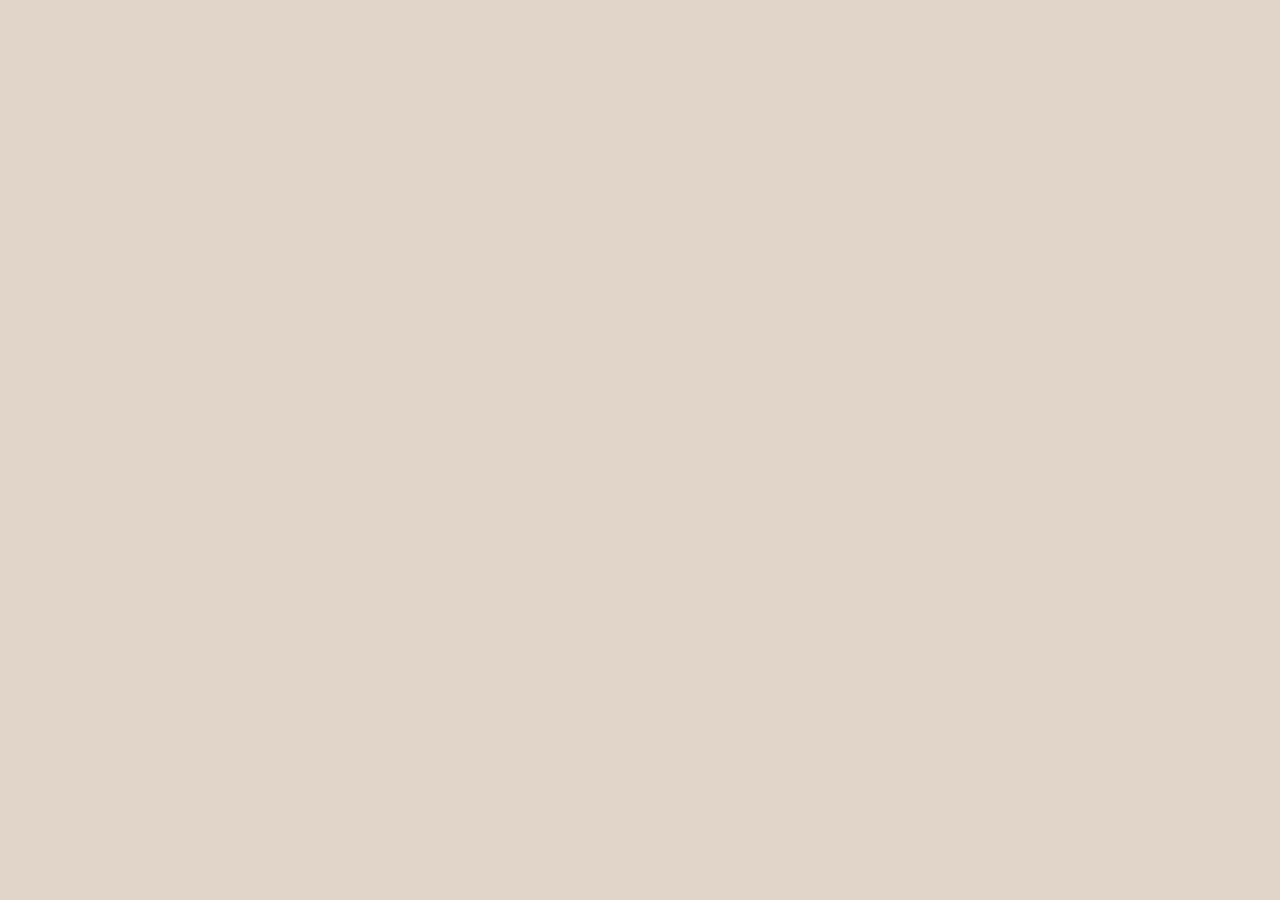
==== menu.html @ c5e4708f "feat: add mobile header and hero" ====
<!DOCTYPE html>
<html lang="en">

<head>
    <meta charset="UTF-8">
    <meta name="viewport" content="width=device-width, initial-scale=1.0">
    <title>Menu</title>
    <link rel="stylesheet" href="./style.css">
</head>

<body>
    <main>
    </main>
</body>

</html>
---- style.css ----
@import url('https://fonts.googleapis.com/css2?family=Inter:ital,wght@0,400;0,600;1,600&display=swap');

:root {
    --color-text-primary: #403F3D;
    --color-text-inverse: #E1D4C9;
    --color-text-accent: #B0907A;

    --color-background-page: #E1D4C9;
    --color-background-container: #665F55;
    --color-background-overlay: rgba(64, 63, 61, 0.8);

    --color-border-primary: #C1B6AD;
    --color-border-inverse: #665F55;

    --font-family-primary: 'Inter', sans-serif;

    --font-weight-regular: 400;
    --font-weight-semibold: 600;

    --font-size-h1-mobile: 42px;
    --font-size-h2-mobile: 32px;
    --font-size-h1-desktop: 72px;
    --font-size-h2-desktop: 60px;
    --font-size-body: 16px;
    --font-size-caption: 10px;
    --font-size-action: 16px;
    --font-size-burger: 32px;

    --line-height-h1-mobile: 115%;
    --line-height-h2-mobile: 125%;
    --line-height-h1-desktop: 105%;
    --line-height-h2-desktop: 125%;
    --line-height-body: 150%;
    --line-height-caption: 140%;
    --line-height-action: 150%;
    --line-height-burger: 125%;

    --menu-item-gap: 8px;
    --menu-item-icon-size: 20px;
    --menu-item-hover-border: 2px;
    --menu-item-hover-gap: 4px;

    --tab-item-width: 115px;
    --tab-item-height: 46px;
    --tab-item-gap: 8px;
    --tab-item-radius: 100px;
    --tab-item-padding-top: 8px;
    --tab-item-padding-right: 16px;
    --tab-item-padding-bottom: 8px;
    --tab-item-padding-left: 8px;
    --tab-item-icon-size: 30px;
    --tab-item-icon-radius: 100px;

    --button-primary-width: 200px;
    --button-primary-height: 64px;
    --button-primary-gap: 8px;
    --button-primary-radius: 100px;
    --button-primary-padding-top: 20px;
    --button-primary-padding-right: 78px;
    --button-primary-padding-bottom: 20px;
    --button-primary-padding-left: 78px;

    --button-secondary-width: 200px;
    --button-secondary-height: 44px;
    --button-secondary-gap: 8px;
    --button-secondary-radius: 100px;
    --button-secondary-padding-top: 10px;
    --button-secondary-padding-right: 78px;
    --button-secondary-padding-bottom: 10px;
    --button-secondary-padding-left: 78px;
    --button-secondary-border-width: 1px;

    --app-store-button-width: 200px;
    --app-store-button-height: 64px;
    --app-store-button-gap: 8px;
    --app-store-button-border-width: 1px;
    --app-store-button-radius: 100px;
    --app-store-button-padding-top: 12px;
    --app-store-button-padding-right: 20px;
    --app-store-button-padding-bottom: 12px;
    --app-store-button-padding-left: 20px;
    --app-store-button-icon-size: 36px;
    --app-store-button-text-gap: 2px;

    --slider-button-size: 60px;
    --slider-button-border-width: 1px;
    --slider-button-radius: 100px;
    --slider-button-icon-width: 14px;
    --slider-button-icon-height: 13px;

    --social-button-size: 60px;
    --social-button-border-width: 1px;
    --social-button-radius: 100px;
    --social-button-icon-size: 24px;

    --burger-button-size: 44px;
    --burger-button-border-width: 1px;
    --burger-button-radius: 100px;
    --burger-line-width: 16px;
    --burger-line-height: 1px;
    --burger-line-gap: 8px;

    --contact-link-icon-size: 20px;
    --contact-link-gap: 8px;
    --contact-link-hover-border: 2px;
    --contact-link-hover-gap: 4px;

    --theme-switch-width: 88px;
    --theme-switch-height: 44px;
    --theme-switch-gap: 8px;
    --theme-switch-border-width: 1px;
    --theme-switch-radius: 100px;
    --theme-switch-padding: 4px;
    --theme-switch-item-size: 36px;
    --theme-switch-item-radius: 100px;

    --logo-ellipse-size: 38px;
    --logo-ellipse-radius: 100%;
    --logo-text-width: 93px;
    --logo-text-height: 23px;
    --logo-subtitle-gap: 4.1px;
    --logo-subtitle-width: 64.78px;
    --logo-subtitle-height: 5.99px;

    --transition-duration: 500ms;
    --transition-timing: ease-in;
}

[data-theme='dark'] {
    --color-text-primary: #E1D4C9;
    --color-text-inverse: #E1D4C9;
    --color-text-accent: #B0907A;

    --color-background-page: #292826;
    --color-background-container: #403F3D;
    --color-background-overlay: rgba(41, 40, 38, 0.8);

    --color-border-primary: #665F55;
    --color-border-inverse: #C1B6AD;
}

*,
*::before,
*::after {
    box-sizing: border-box;
}

html {
    scroll-behavior: smooth;
}

body {
    margin: 0;
    min-width: 320px;
    font-family: var(--font-family-primary);
    font-size: var(--font-size-body);
    font-weight: var(--font-weight-regular);
    line-height: var(--line-height-body);
    color: var(--color-text-primary);
    background-color: var(--color-background-page);
}

h1,
h2,
h3,
h4,
h5,
h6,
p,
ul,
ol {
    margin: 0;
}

ul,
ol {
    padding: 0;
    list-style: none;
}

a {
    color: inherit;
    text-decoration: none;
}

button,
input,
textarea,
select {
    margin: 0;
    font: inherit;
}

button {
    padding: 0;
    border: 0;
    color: inherit;
    background: none;
    cursor: pointer;
}

img {
    display: block;
    max-width: 100%;
    height: auto;
}

h1,
h2 {
    font-weight: var(--font-weight-semibold);
}

h1 {
    font-size: var(--font-size-h1-mobile);
    line-height: var(--line-height-h1-mobile);
}

h2 {
    font-size: var(--font-size-h2-mobile);
    line-height: var(--line-height-h2-mobile);
}

h1 em,
h2 em {
    font-weight: var(--font-weight-semibold);
    font-style: italic;
    color: var(--color-text-accent);
}

.menu-item {
    display: inline-flex;
    align-items: center;
    gap: var(--menu-item-gap);
    font-size: var(--font-size-action);
    font-weight: var(--font-weight-semibold);
    line-height: var(--line-height-action);
}

.menu-item__icon {
    width: var(--menu-item-icon-size);
    height: var(--menu-item-icon-size);
}

.menu-item__text {
    position: relative;
}

.menu-item__text::after {
    position: absolute;
    right: 0;
    bottom: calc(-1 * var(--menu-item-hover-gap));
    left: 0;
    height: var(--menu-item-hover-border);
    content: '';
    background-color: currentColor;
    transform: scaleX(0);
    transform-origin: left;
    transition: transform var(--transition-duration) var(--transition-timing);
}

.menu-item:hover .menu-item__text::after {
    transform: scaleX(1);
}

.tab-item {
    display: inline-flex;
    align-items: center;
    width: var(--tab-item-width);
    height: var(--tab-item-height);
    gap: var(--tab-item-gap);
    padding: var(--tab-item-padding-top) var(--tab-item-padding-right) var(--tab-item-padding-bottom) var(--tab-item-padding-left);
    border-radius: var(--tab-item-radius);
    color: var(--color-text-inverse);
    background-color: var(--color-background-container);
}

.tab-item__icon {
    display: flex;
    align-items: center;
    justify-content: center;
    width: var(--tab-item-icon-size);
    height: var(--tab-item-icon-size);
    flex-shrink: 0;
    border-radius: var(--tab-item-icon-radius);
    background-color: var(--color-background-page);
}

.tab-item__icon svg {
    width: 100%;
    height: 100%;
}

.primary-button {
    display: inline-flex;
    align-items: center;
    justify-content: center;
    width: var(--button-primary-width);
    height: var(--button-primary-height);
    gap: var(--button-primary-gap);
    padding: var(--button-primary-padding-top) var(--button-primary-padding-right) var(--button-primary-padding-bottom) var(--button-primary-padding-left);
    border-radius: var(--button-primary-radius);
    color: var(--color-text-primary);
    background-color: var(--color-background-page);
    font-size: var(--font-size-action);
    font-weight: var(--font-weight-semibold);
    line-height: var(--line-height-action);
    transition: background-color var(--transition-duration) var(--transition-timing);
}

.secondary-button {
    display: inline-flex;
    align-items: center;
    justify-content: center;
    width: var(--button-secondary-width);
    height: var(--button-secondary-height);
    gap: var(--button-secondary-gap);
    padding: var(--button-secondary-padding-top) var(--button-secondary-padding-right) var(--button-secondary-padding-bottom) var(--button-secondary-padding-left);
    border: var(--button-secondary-border-width) solid var(--color-border-inverse);
    border-radius: var(--button-secondary-radius);
    color: var(--color-text-inverse);
    background-color: var(--color-text-primary);
    font-size: var(--font-size-action);
    font-weight: var(--font-weight-semibold);
    line-height: var(--line-height-action);
    transition: background-color var(--transition-duration) var(--transition-timing);
}

.secondary-button:hover {
    background-color: var(--color-background-container);
}

.app-store-button {
    display: inline-flex;
    align-items: center;
    justify-content: center;
    width: var(--app-store-button-width);
    height: var(--app-store-button-height);
    gap: var(--app-store-button-gap);
    padding: var(--app-store-button-padding-top) var(--app-store-button-padding-right) var(--app-store-button-padding-bottom) var(--app-store-button-padding-left);
    border: var(--app-store-button-border-width) solid var(--color-border-inverse);
    border-radius: var(--app-store-button-radius);
    color: var(--color-text-primary);
    background-color: transparent;
    transition:
        color var(--transition-duration) var(--transition-timing),
        background-color var(--transition-duration) var(--transition-timing),
        border-color var(--transition-duration) var(--transition-timing);
}

.app-store-button__icon {
    width: var(--app-store-button-icon-size);
    height: var(--app-store-button-icon-size);
    flex-shrink: 0;
}

.app-store-button__text {
    display: flex;
    flex-direction: column;
    gap: var(--app-store-button-text-gap);
    align-items: center;
}

.app-store-button__caption {
    font-size: var(--font-size-caption);
    font-weight: var(--font-weight-semibold);
    line-height: var(--line-height-caption);
}

.app-store-button__name {
    font-size: var(--font-size-action);
    font-weight: var(--font-weight-semibold);
    line-height: var(--line-height-action);
}

.app-store-button:hover {
    color: var(--color-text-inverse);
    background-color: var(--color-text-primary);
    border-color: var(--color-text-primary);
}

.slider-button {
    display: inline-flex;
    align-items: center;
    justify-content: center;
    width: var(--slider-button-size);
    height: var(--slider-button-size);
    border: var(--slider-button-border-width) solid var(--color-border-inverse);
    border-radius: var(--slider-button-radius);
    color: var(--color-text-primary);
    transition:
        color var(--transition-duration) var(--transition-timing),
        background-color var(--transition-duration) var(--transition-timing);
}

.slider-button:hover {
    color: var(--color-text-inverse);
    background-color: var(--color-background-container);
}

.slider-button svg {
    width: var(--slider-button-icon-width);
    height: var(--slider-button-icon-height);
}

.social-button {
    display: inline-flex;
    align-items: center;
    justify-content: center;
    width: var(--social-button-size);
    height: var(--social-button-size);
    border: var(--social-button-border-width) solid var(--color-border-primary);
    border-radius: var(--social-button-radius);
    color: var(--color-text-inverse);
    transition:
        color var(--transition-duration) var(--transition-timing),
        background-color var(--transition-duration) var(--transition-timing);
}

.social-button:hover {
    color: var(--color-text-primary);
    background-color: var(--color-background-page);
}

.social-button svg {
    width: var(--social-button-icon-size);
    height: var(--social-button-icon-size);
}

.burger-button {
    display: inline-flex;
    align-items: center;
    justify-content: center;
    width: var(--burger-button-size);
    height: var(--burger-button-size);
    border: var(--burger-button-border-width) solid var(--color-border-inverse);
    border-radius: var(--burger-button-radius);
}

.burger-button__lines {
    display: flex;
    flex-direction: column;
    gap: var(--burger-line-gap);
}

.burger-button__line {
    width: var(--burger-line-width);
    height: var(--burger-line-height);
    background-color: currentColor;
    transition:
        transform var(--transition-duration) var(--transition-timing);
}

.burger-button--active .burger-button__line:first-child {
    transform: translateY(4.5px) rotate(45deg);
}

.burger-button--active .burger-button__line:last-child {
    transform: translateY(-4.5px) rotate(-45deg);
}

.contact-link {
    display: inline-flex;
    align-items: center;
    gap: var(--contact-link-gap);
    font-size: var(--font-size-action);
    font-weight: var(--font-weight-semibold);
    line-height: var(--line-height-action);
}

.contact-link__content {
    position: relative;
}

.contact-link__content::after {
    position: absolute;
    right: 0;
    bottom: calc(-1 * var(--contact-link-hover-gap));
    left: 0;
    height: var(--contact-link-hover-border);
    content: '';
    background-color: currentColor;
    transform: scaleX(0);
    transform-origin: left;
    transition: transform var(--transition-duration) var(--transition-timing);
}

.contact-link:hover .contact-link__content::after {
    transform: scaleX(1);
}

.contact-link__icon {
    width: var(--contact-link-icon-size);
    height: var(--contact-link-icon-size);
}

.theme-switch {
    display: flex;
    align-items: center;
    justify-content: space-between;
    width: var(--theme-switch-width);
    height: var(--theme-switch-height);
    gap: var(--theme-switch-gap);
    padding: var(--theme-switch-padding);
    border: var(--theme-switch-border-width) solid var(--color-border-primary);
    border-radius: var(--theme-switch-radius);
}

.theme-switch__item {
    display: flex;
    align-items: center;
    justify-content: center;
    width: var(--theme-switch-item-size);
    height: var(--theme-switch-item-size);
    flex-shrink: 0;
    border: 0;
    border-radius: var(--theme-switch-item-radius);
    color: var(--color-text-primary);
    background-color: transparent;
    transition:
        color var(--transition-duration) var(--transition-timing),
        background-color var(--transition-duration) var(--transition-timing);
}

.theme-switch__item--light {
    background-color: var(--color-text-accent);
    color: var(--color-text-inverse);
}

.theme-switch__item:hover {
    background-color: var(--color-border-inverse);
}

.theme-switch__item img {
    display: block;
}

.theme-switch__item--light img {
    width: 22px;
    height: 22px;
}

.theme-switch__item--dark img {
    width: 18px;
    height: 18px;
}

[data-theme='dark'] .theme-switch__item--light {
    background-color: transparent;
    color: var(--color-text-inverse);
}

[data-theme='dark'] .theme-switch__item--dark {
    background-color: var(--color-text-accent);
    color: var(--color-text-inverse);
}

[data-theme='dark'] .theme-switch__item--light:hover {
    background-color: var(--color-background-container);
}

.logo {
    display: inline-flex;
    flex-direction: column;
    align-items: flex-start;
    width: 100px;
    height: 60px;
    color: var(--color-text-primary);
}

.logo__main {
    display: flex;
    align-items: center;
    gap: 4px;
}

.logo__ellipse {
    display: flex;
    align-items: center;
    justify-content: center;
    width: var(--logo-ellipse-size);
    height: var(--logo-ellipse-size);
    flex-shrink: 0;
    border-radius: var(--logo-ellipse-radius);
    background-color: var(--color-text-accent);
}

.logo__text {
    width: var(--logo-text-width);
    height: var(--logo-text-height);
}

.logo__subtitle {
    width: var(--logo-subtitle-width);
    height: var(--logo-subtitle-height);
    margin-top: var(--logo-subtitle-gap);
    margin-left: 17.43px;
}

@media (min-width: 768px) {
    h1 {
        font-size: var(--font-size-h1-desktop);
        line-height: var(--line-height-h1-desktop);
    }

    h2 {
        font-size: var(--font-size-h2-desktop);
        line-height: var(--line-height-h2-desktop);
    }
}

.header {
    padding: 20px 16px 0;
}

.header-menu {
    display: flex;
    align-items: center;
    justify-content: space-between;
}

.header-actions {
    display: flex;
    align-items: center;
    gap: 12px;
}

.mobile-menu {
    display: none;
}

.mobile-menu__list {
    display: flex;
    flex-direction: column;
    align-items: center;
    gap: 40px;
}

.mobile-menu__link {
    font-size: var(--font-size-burger);
    font-weight: var(--font-weight-semibold);
    line-height: var(--line-height-burger);
}

.header--menu-open {
    position: fixed;
    inset: 0;
    z-index: 10;
    width: 100%;
    min-height: 100vh;
    background-color: var(--color-background-page);
}

.header--menu-open .mobile-menu {
    display: flex;
    align-items: center;
    justify-content: center;
    min-height: calc(100vh - 80px);
}

.hero {
    margin-top: 20px;
    padding: 0 16px;
}

.hero__container {
    min-height: 644px;
    padding: 60px 16px;
    border-radius: 40px;
    background-image: url('./assets/images/img-hero.png');
    background-position: center;
    background-size: cover;
    background-repeat: no-repeat;
}

.offer {
    display: flex;
    flex-direction: column;
    justify-content: center;
    height: 100%;
}

.offer__title {
    color: var(--color-text-inverse);
}

.offer__description {
    margin-top: 49px;
    color: var(--color-text-inverse);
}

.offer .primary-button {
    margin-top: 40px;
}

.primary-button__icon {
    width: 20px;
    height: 20px;
    flex-shrink: 0;
}

.slider,
.about,
.mobile-app {
    margin-top: 100px;
}

.footer {
    margin-top: 100px;
    padding: 0 16px 40px;
}
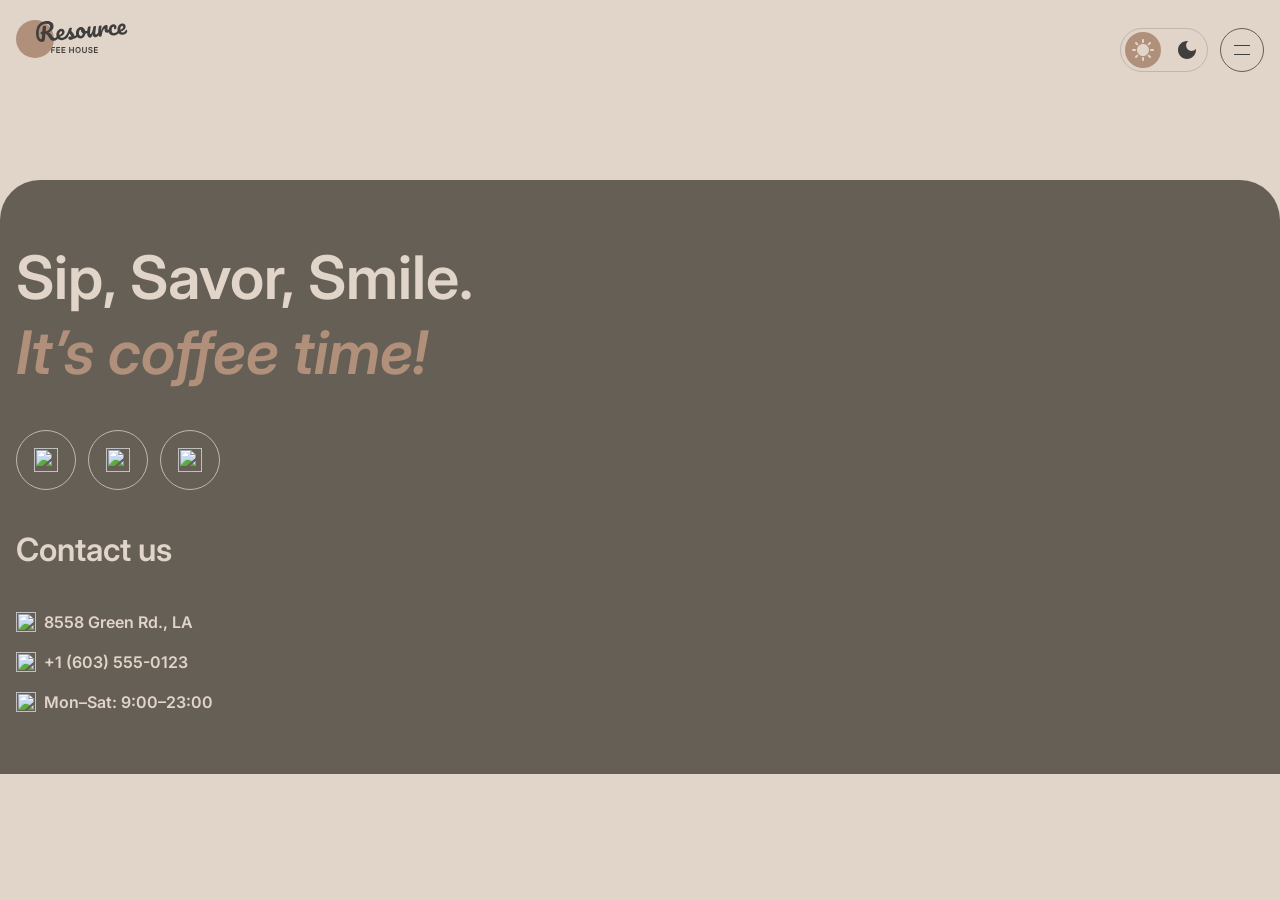
==== commit 8a16f4ab: "feat: add about mobile app and footer" ====
--- a/menu.html
+++ b/menu.html
@@ -9,8 +9,149 @@
 </head>
 
 <body>
+    <header class="header">
+        <div class="header-menu">
+            <a class="logo" href="./index.html">
+                <span class="logo__main">
+                    <span class="logo__ellipse"></span>
+                    <img class="logo__text" src="./assets/images/icons/logo-resource.svg" alt="Resource">
+                </span>
+
+                <img class="logo__subtitle" src="./assets/images/icons/logo-coffee-house.svg" alt="Coffee House">
+            </a>
+
+            <div class="header-actions">
+                <div class="theme-switch">
+                    <button
+                        class="theme-switch__item theme-switch__item--light"
+                        type="button"
+                        aria-label="Light theme"
+                        data-theme="light"
+                    >
+                        <img src="./assets/images/icons/sun.svg" alt="">
+                    </button>
+
+                    <button
+                        class="theme-switch__item theme-switch__item--dark"
+                        type="button"
+                        aria-label="Dark theme"
+                        data-theme="dark"
+                    >
+                        <img src="./assets/images/icons/moon.svg" alt="">
+                    </button>
+                </div>
+
+                <button
+                    class="burger-button"
+                    type="button"
+                    aria-label="Open menu"
+                    aria-expanded="false"
+                >
+                    <span class="burger-button__lines">
+                        <span class="burger-button__line"></span>
+                        <span class="burger-button__line"></span>
+                    </span>
+                </button>
+            </div>
+        </div>
+
+        <nav class="mobile-menu" aria-label="Main navigation">
+            <ul class="mobile-menu__list">
+                <li class="mobile-menu__item">
+                    <a class="mobile-menu__link" href="./index.html#favorite-coffee">
+                        Favorite coffee
+                    </a>
+                </li>
+
+                <li class="mobile-menu__item">
+                    <a class="mobile-menu__link" href="./index.html#about">
+                        About
+                    </a>
+                </li>
+
+                <li class="mobile-menu__item">
+                    <a class="mobile-menu__link" href="./index.html#mobile-app">
+                        Mobile App
+                    </a>
+                </li>
+
+                <li class="mobile-menu__item">
+                    <a class="mobile-menu__link" href="./index.html#contacts">
+                        Contact Us
+                    </a>
+                </li>
+
+                <li class="mobile-menu__item">
+                    <a class="mobile-menu__link" href="./menu.html">
+                        Menu
+                    </a>
+                </li>
+            </ul>
+        </nav>
+    </header>
+
     <main>
     </main>
+
+    <footer class="footer" id="contacts">
+        <div class="footer__container">
+            <div class="footer__offer">
+                <h2>
+                    Sip, Savor, Smile.<br>
+                    <em>It’s coffee time!</em>
+                </h2>
+
+                <div class="footer__socials">
+                    <a class="social-button" href="#" aria-label="Twitter">
+                        <img src="./assets/images/icons/twitter.svg" alt="">
+                    </a>
+
+                    <a class="social-button" href="#" aria-label="Instagram">
+                        <img src="./assets/images/icons/instagram.svg" alt="">
+                    </a>
+
+                    <a class="social-button" href="#" aria-label="Facebook">
+                        <img src="./assets/images/icons/facebook.svg" alt="">
+                    </a>
+                </div>
+            </div>
+
+            <div class="contacts-info">
+                <h3>Contact us</h3>
+
+                <ul class="contacts">
+                    <li class="contact-link">
+                        <img
+                            class="contact-link__icon"
+                            src="./assets/images/icons/address.svg"
+                            alt=""
+                        >
+                        <span class="contact-link__content">8558 Green Rd., LA</span>
+                    </li>
+
+                    <li class="contact-link">
+                        <img
+                            class="contact-link__icon"
+                            src="./assets/images/icons/phone.svg"
+                            alt=""
+                        >
+                        <span class="contact-link__content">+1 (603) 555-0123</span>
+                    </li>
+
+                    <li class="contact-link">
+                        <img
+                            class="contact-link__icon"
+                            src="./assets/images/icons/clock.svg"
+                            alt=""
+                        >
+                        <span class="contact-link__content">Mon–Sat: 9:00–23:00</span>
+                    </li>
+                </ul>
+            </div>
+        </div>
+    </footer>
+
+    <script src="./script.js"></script>
 </body>
 
 </html>
--- a/style.css
+++ b/style.css
@@ -568,9 +568,23 @@
 }
 
 .logo__main {
-    display: flex;
-    align-items: center;
-    gap: 4px;
+    position: relative;
+    display: flex;
+    align-items: center;
+    width: 100%;
+}
+
+.logo__ellipse {
+    position: absolute;
+    top: 0;
+    left: 0;
+    z-index: 0;
+}
+
+.logo__text {
+    position: relative;
+    z-index: 1;
+    margin-left: 19px;
 }
 
 .logo__ellipse {
@@ -707,4 +721,229 @@
 .footer {
     margin-top: 100px;
     padding: 0 16px 40px;
+}
+
+.slider {
+    margin-top: 100px;
+    padding: 0 16px;
+}
+
+.slider__content {
+    margin-top: 40px;
+}
+
+.slider__track {
+    width: 100%;
+    overflow: hidden;
+}
+
+.slider-button {
+    display: none;
+}
+
+.slider__title {
+    text-align: center;
+}
+
+.slider__content {
+    display: flex;
+    align-items: center;
+    justify-content: center;
+    gap: 40px;
+    margin-top: 40px;
+}
+
+.coffee-card {
+    width: 100%;
+}
+
+.coffee-card__image {
+    width: 100%;
+    aspect-ratio: 1;
+    object-fit: cover;
+}
+
+.coffee-card__description {
+    display: flex;
+    flex-direction: column;
+    align-items: center;
+    text-align: center;
+    gap: 16px;
+    margin-top: 20px;
+    color: var(--color-text-primary);
+}
+
+.coffee-card__title,
+.coffee-card__price {
+    font-size: var(--font-size-h2-mobile);
+    line-height: var(--line-height-h2-mobile);
+    font-weight: var(--font-weight-semibold);
+}
+
+.coffee-card__text {
+    font-size: var(--font-size-body);
+    line-height: var(--line-height-body);
+    font-weight: var(--font-weight-regular);
+}
+
+.slider__controls {
+    display: flex;
+    justify-content: center;
+    gap: 12px;
+    margin-top: 40px;
+}
+
+.slider__control {
+    width: 40px;
+    height: 4px;
+    border-radius: 100px;
+    background-color: var(--color-border-primary);
+}
+
+.slider__control--active {
+    background-color: var(--color-border-inverse);
+}
+
+.footer {
+    margin-top: 100px;
+    padding: 0 16px 40px;
+}
+
+@media (min-width: 768px) {
+    .slider {
+        padding: 0 40px;
+    }
+
+    .slider__content {
+        display: flex;
+        align-items: center;
+        gap: 40px;
+    }
+
+    .slider-button {
+        display: inline-flex;
+        flex-shrink: 0;
+    }
+
+    .slider__track {
+        flex: 1;
+    }
+
+    .coffee-card {
+        max-width: 480px;
+        margin: 0 auto;
+    }
+}
+
+.about {
+    padding: 0 16px;
+}
+
+.about__container {
+    display: flex;
+    flex-direction: column;
+    gap: 40px;
+}
+
+.about__text {
+    text-align: left;
+}
+
+.about__images {
+    display: flex;
+    flex-direction: column;
+    gap: 40px;
+}
+
+.about__image {
+    width: 100%;
+    border-radius: 20px;
+    object-fit: cover;
+}
+
+.mobile-app {
+    padding: 0 16px;
+}
+
+.mobile-app__container {
+    display: flex;
+    flex-direction: column;
+    gap: 40px;
+}
+
+.mobile-app__content {
+    display: flex;
+    flex-direction: column;
+    gap: 40px;
+}
+
+.mobile-app__text {
+    font-size: var(--font-size-body);
+    line-height: var(--line-height-body);
+}
+
+.mobile-app__buttons {
+    display: flex;
+    flex-direction: column;
+    gap: 20px;
+}
+
+.mobile-app__image {
+    width: 348px;
+    max-width: 100%;
+    height: 348px;
+    margin: 0 auto;
+    object-fit: contain;
+}
+
+.footer {
+    margin-top: 100px;
+    padding: 60px 16px;
+    border-radius: 40px 40px 0 0;
+    color: var(--color-text-inverse);
+    background-color: var(--color-background-container);
+}
+
+.footer__container {
+    display: flex;
+    flex-direction: column;
+    gap: 40px;
+}
+
+.footer__offer {
+    display: flex;
+    flex-direction: column;
+    gap: 40px;
+}
+
+.footer__socials {
+    display: flex;
+    gap: 12px;
+}
+
+.contacts-info {
+    display: flex;
+    flex-direction: column;
+    gap: 40px;
+}
+
+.contacts-info h3 {
+    font-size: var(--font-size-h2-mobile);
+    line-height: var(--line-height-h2-mobile);
+    font-weight: var(--font-weight-semibold);
+}
+
+.contacts {
+    display: flex;
+    flex-direction: column;
+    gap: 16px;
+}
+
+.footer .contact-link {
+    color: var(--color-text-inverse);
+}
+
+.social-button img {
+    width: var(--social-button-icon-size);
+    height: var(--social-button-icon-size);
 }
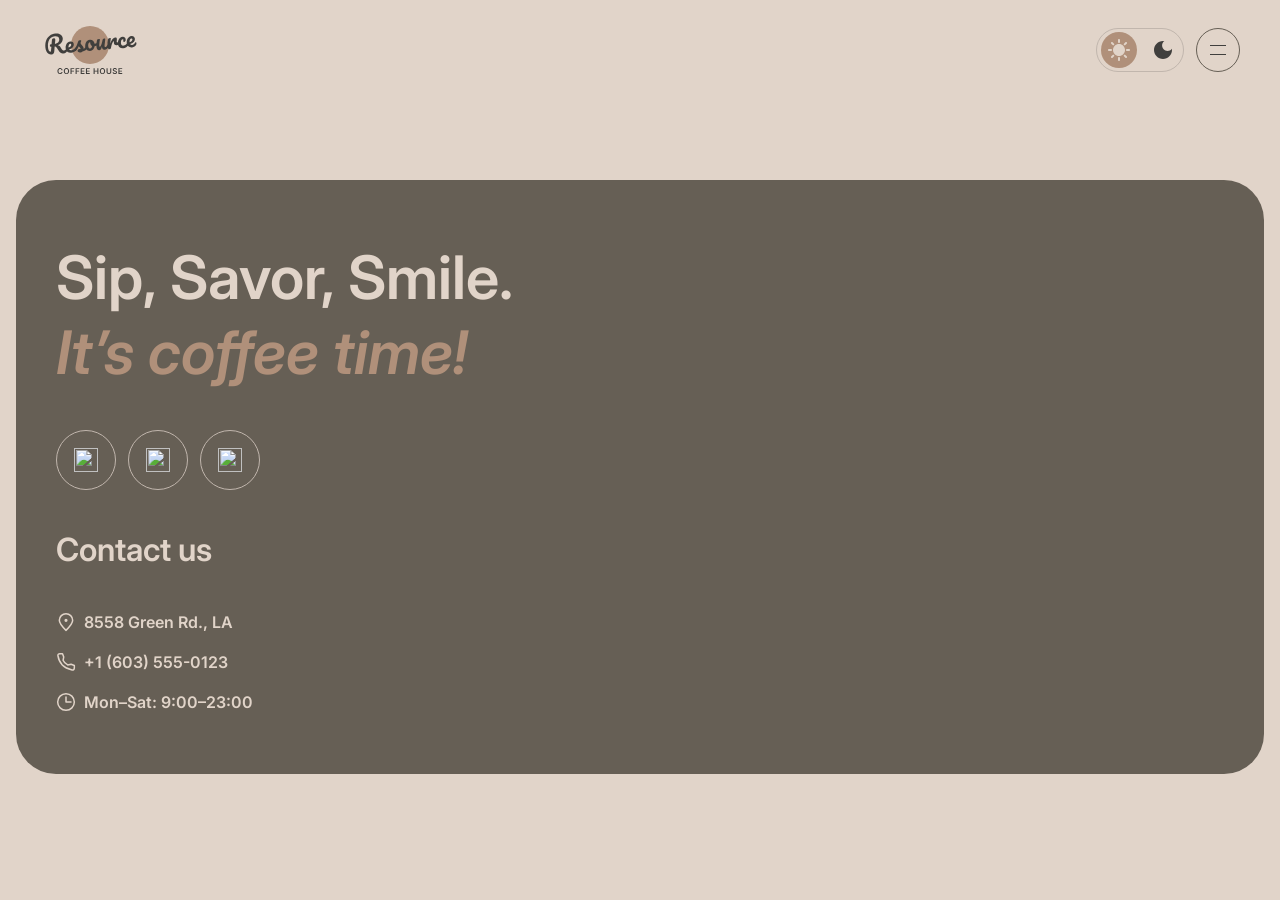
==== commit 499f7d87: "feat: refine responsive layout" ====
--- a/menu.html
+++ b/menu.html
@@ -1,4 +1,5 @@
 <!DOCTYPE html>
+
 <html lang="en">
 
 <head>
@@ -12,41 +13,48 @@
     <header class="header">
         <div class="header-menu">
             <a class="logo" href="./index.html">
-                <span class="logo__main">
-                    <span class="logo__ellipse"></span>
-                    <img class="logo__text" src="./assets/images/icons/logo-resource.svg" alt="Resource">
-                </span>
+                <img class="logo__image" src="./assets/images/icons/logo-light.svg" alt="Resource Coffee House">
+            </a>
 
-                <img class="logo__subtitle" src="./assets/images/icons/logo-coffee-house.svg" alt="Coffee House">
-            </a>
+            <nav class="desktop-menu" aria-label="Main navigation">
+                <ul class="desktop-menu__list">
+                    <li>
+                        <a class="menu-item" href="./index.html#favorite-coffee">Favorite coffee</a>
+                    </li>
+
+                    <li>
+                        <a class="menu-item" href="./index.html#about">About</a>
+                    </li>
+
+                    <li>
+                        <a class="menu-item" href="./index.html#mobile-app">Mobile App</a>
+                    </li>
+
+                    <li>
+                        <a class="menu-item" href="./index.html#contacts">Contact Us</a>
+                    </li>
+                </ul>
+            </nav>
 
             <div class="header-actions">
                 <div class="theme-switch">
-                    <button
-                        class="theme-switch__item theme-switch__item--light"
-                        type="button"
-                        aria-label="Light theme"
-                        data-theme="light"
-                    >
+                    <button class="theme-switch__item theme-switch__item--light" type="button" aria-label="Light theme"
+                        data-theme="light">
                         <img src="./assets/images/icons/sun.svg" alt="">
                     </button>
 
-                    <button
-                        class="theme-switch__item theme-switch__item--dark"
-                        type="button"
-                        aria-label="Dark theme"
-                        data-theme="dark"
-                    >
+                    <button class="theme-switch__item theme-switch__item--dark" type="button" aria-label="Dark theme"
+                        data-theme="dark">
                         <img src="./assets/images/icons/moon.svg" alt="">
                     </button>
                 </div>
 
-                <button
-                    class="burger-button"
-                    type="button"
-                    aria-label="Open menu"
-                    aria-expanded="false"
-                >
+                <a class="menu-item menu-item--menu" href="./menu.html">
+                    <span class="menu-item__text">Menu</span>
+                    <img class="menu-item__icon" src="./assets/images/icons/coffee-cup.svg" alt="">
+                </a>
+
+                <button class="burger-button" type="button" aria-label="Open menu" aria-expanded="false">
                     <span class="burger-button__lines">
                         <span class="burger-button__line"></span>
                         <span class="burger-button__line"></span>
@@ -121,29 +129,17 @@
 
                 <ul class="contacts">
                     <li class="contact-link">
-                        <img
-                            class="contact-link__icon"
-                            src="./assets/images/icons/address.svg"
-                            alt=""
-                        >
+                        <img class="contact-link__icon" src="./assets/images/icons/address.svg" alt="">
                         <span class="contact-link__content">8558 Green Rd., LA</span>
                     </li>
 
                     <li class="contact-link">
-                        <img
-                            class="contact-link__icon"
-                            src="./assets/images/icons/phone.svg"
-                            alt=""
-                        >
+                        <img class="contact-link__icon" src="./assets/images/icons/phone.svg" alt="">
                         <span class="contact-link__content">+1 (603) 555-0123</span>
                     </li>
 
                     <li class="contact-link">
-                        <img
-                            class="contact-link__icon"
-                            src="./assets/images/icons/clock.svg"
-                            alt=""
-                        >
+                        <img class="contact-link__icon" src="./assets/images/icons/clock.svg" alt="">
                         <span class="contact-link__content">Mon–Sat: 9:00–23:00</span>
                     </li>
                 </ul>
@@ -152,6 +148,7 @@
     </footer>
 
     <script src="./script.js"></script>
+
 </body>
 
 </html>
--- a/style.css
+++ b/style.css
@@ -114,14 +114,6 @@
     --theme-switch-item-size: 36px;
     --theme-switch-item-radius: 100px;
 
-    --logo-ellipse-size: 38px;
-    --logo-ellipse-radius: 100%;
-    --logo-text-width: 93px;
-    --logo-text-height: 23px;
-    --logo-subtitle-gap: 4.1px;
-    --logo-subtitle-width: 64.78px;
-    --logo-subtitle-height: 5.99px;
-
     --transition-duration: 500ms;
     --transition-timing: ease-in;
 }
@@ -260,6 +252,14 @@
 
 .menu-item:hover .menu-item__text::after {
     transform: scaleX(1);
+}
+
+.desktop-menu {
+    display: none;
+}
+
+.menu-item--menu {
+    display: none;
 }
 
 .tab-item {
@@ -421,7 +421,8 @@
     background-color: var(--color-background-page);
 }
 
-.social-button svg {
+.social-button svg,
+.social-button img {
     width: var(--social-button-icon-size);
     height: var(--social-button-icon-size);
 }
@@ -446,8 +447,7 @@
     width: var(--burger-line-width);
     height: var(--burger-line-height);
     background-color: currentColor;
-    transition:
-        transform var(--transition-duration) var(--transition-timing);
+    transition: transform var(--transition-duration) var(--transition-timing);
 }
 
 .burger-button--active .burger-button__line:first-child {
@@ -459,19 +459,17 @@
 }
 
 .contact-link {
+    position: relative;
     display: inline-flex;
     align-items: center;
+    width: fit-content;
     gap: var(--contact-link-gap);
     font-size: var(--font-size-action);
     font-weight: var(--font-weight-semibold);
     line-height: var(--line-height-action);
 }
 
-.contact-link__content {
-    position: relative;
-}
-
-.contact-link__content::after {
+.contact-link::after {
     position: absolute;
     right: 0;
     bottom: calc(-1 * var(--contact-link-hover-gap));
@@ -484,7 +482,7 @@
     transition: transform var(--transition-duration) var(--transition-timing);
 }
 
-.contact-link:hover .contact-link__content::after {
+.contact-link:hover::after {
     transform: scaleX(1);
 }
 
@@ -559,67 +557,18 @@
 }
 
 .logo {
-    display: inline-flex;
-    flex-direction: column;
-    align-items: flex-start;
+    display: block;
     width: 100px;
     height: 60px;
-    color: var(--color-text-primary);
-}
-
-.logo__main {
-    position: relative;
-    display: flex;
-    align-items: center;
+}
+
+.logo__image {
     width: 100%;
-}
-
-.logo__ellipse {
-    position: absolute;
-    top: 0;
-    left: 0;
-    z-index: 0;
-}
-
-.logo__text {
-    position: relative;
-    z-index: 1;
-    margin-left: 19px;
-}
-
-.logo__ellipse {
-    display: flex;
-    align-items: center;
-    justify-content: center;
-    width: var(--logo-ellipse-size);
-    height: var(--logo-ellipse-size);
-    flex-shrink: 0;
-    border-radius: var(--logo-ellipse-radius);
-    background-color: var(--color-text-accent);
-}
-
-.logo__text {
-    width: var(--logo-text-width);
-    height: var(--logo-text-height);
-}
-
-.logo__subtitle {
-    width: var(--logo-subtitle-width);
-    height: var(--logo-subtitle-height);
-    margin-top: var(--logo-subtitle-gap);
-    margin-left: 17.43px;
-}
-
-@media (min-width: 768px) {
-    h1 {
-        font-size: var(--font-size-h1-desktop);
-        line-height: var(--line-height-h1-desktop);
-    }
-
-    h2 {
-        font-size: var(--font-size-h2-desktop);
-        line-height: var(--line-height-h2-desktop);
-    }
+    height: 100%;
+}
+
+[data-theme='dark'] .logo__image {
+    content: url('./assets/images/icons/logo-dark.svg');
 }
 
 .header {
@@ -714,21 +663,20 @@
 
 .slider,
 .about,
-.mobile-app {
-    margin-top: 100px;
-}
-
+.mobile-app,
 .footer {
     margin-top: 100px;
-    padding: 0 16px 40px;
 }
 
 .slider {
-    margin-top: 100px;
     padding: 0 16px;
 }
 
 .slider__content {
+    display: flex;
+    align-items: center;
+    justify-content: center;
+    gap: 40px;
     margin-top: 40px;
 }
 
@@ -743,14 +691,6 @@
 
 .slider__title {
     text-align: center;
-}
-
-.slider__content {
-    display: flex;
-    align-items: center;
-    justify-content: center;
-    gap: 40px;
-    margin-top: 40px;
 }
 
 .coffee-card {
@@ -767,10 +707,10 @@
     display: flex;
     flex-direction: column;
     align-items: center;
-    text-align: center;
     gap: 16px;
     margin-top: 20px;
     color: var(--color-text-primary);
+    text-align: center;
 }
 
 .coffee-card__title,
@@ -781,9 +721,11 @@
 }
 
 .coffee-card__text {
+    width: 100%;
     font-size: var(--font-size-body);
     line-height: var(--line-height-body);
     font-weight: var(--font-weight-regular);
+    text-align: center;
 }
 
 .slider__controls {
@@ -804,37 +746,6 @@
     background-color: var(--color-border-inverse);
 }
 
-.footer {
-    margin-top: 100px;
-    padding: 0 16px 40px;
-}
-
-@media (min-width: 768px) {
-    .slider {
-        padding: 0 40px;
-    }
-
-    .slider__content {
-        display: flex;
-        align-items: center;
-        gap: 40px;
-    }
-
-    .slider-button {
-        display: inline-flex;
-        flex-shrink: 0;
-    }
-
-    .slider__track {
-        flex: 1;
-    }
-
-    .coffee-card {
-        max-width: 480px;
-        margin: 0 auto;
-    }
-}
-
 .about {
     padding: 0 16px;
 }
@@ -855,8 +766,15 @@
     gap: 40px;
 }
 
+.about__column {
+    display: flex;
+    flex-direction: column;
+    gap: 40px;
+}
+
 .about__image {
     width: 100%;
+    max-width: 100%;
     border-radius: 20px;
     object-fit: cover;
 }
@@ -897,9 +815,9 @@
 }
 
 .footer {
-    margin-top: 100px;
     padding: 60px 16px;
-    border-radius: 40px 40px 0 0;
+    border-radius: 40px;
+    margin: 100px 16px 40px;
     color: var(--color-text-inverse);
     background-color: var(--color-background-container);
 }
@@ -936,6 +854,7 @@
 .contacts {
     display: flex;
     flex-direction: column;
+    align-items: flex-start;
     gap: 16px;
 }
 
@@ -943,7 +862,185 @@
     color: var(--color-text-inverse);
 }
 
-.social-button img {
-    width: var(--social-button-icon-size);
-    height: var(--social-button-icon-size);
+@media (min-width: 768px) {
+    h1 {
+        font-size: var(--font-size-h1-desktop);
+        line-height: var(--line-height-h1-desktop);
+    }
+
+    h2 {
+        font-size: var(--font-size-h2-desktop);
+        line-height: var(--line-height-h2-desktop);
+    }
+
+    .header {
+        padding: 20px 40px 0;
+    }
+
+    .hero {
+        padding: 0 40px;
+    }
+
+    .hero__container {
+        padding: 100px 60px;
+    }
+
+    .slider {
+        padding: 0 40px;
+    }
+
+    .slider-button {
+        display: inline-flex;
+        flex-shrink: 0;
+    }
+
+    .slider__track {
+        flex: 1;
+    }
+
+    .coffee-card {
+        max-width: 480px;
+        margin: 0 auto;
+    }
+
+    .about {
+        padding: 0 40px;
+    }
+
+    .mobile-app {
+        padding: 0 40px;
+    }
+
+    .mobile-app__buttons {
+        flex-direction: row;
+        gap: 20px;
+    }
+
+    .footer {
+        padding-left: 40px;
+        padding-right: 40px;
+    }
+}
+
+@media (min-width: 1440px) {
+    .header {
+        padding: 20px 40px 0;
+    }
+
+    .header-menu {
+        display: flex;
+        align-items: center;
+    }
+
+    .desktop-menu {
+        display: block;
+        flex: 1;
+    }
+
+    .desktop-menu__list {
+        display: flex;
+        align-items: center;
+        justify-content: center;
+        gap: 40px;
+    }
+
+    .header-actions {
+        margin-left: auto;
+        gap: 40px;
+    }
+
+    .menu-item--menu {
+        display: inline-flex;
+    }
+
+    .burger-button,
+    .mobile-menu {
+        display: none;
+    }
+
+    .hero {
+        padding: 0 40px;
+    }
+
+    .hero__container {
+        min-height: 644px;
+        padding: 100px;
+    }
+
+    .about {
+        padding: 0 40px;
+    }
+
+    .about__images {
+        display: grid;
+        grid-template-columns: repeat(2, minmax(0, 1fr));
+        gap: 40px;
+        height: 1060px;
+    }
+
+    .about__column {
+        display: grid;
+        gap: 40px;
+        min-height: 0;
+    }
+
+    .about__column:first-child {
+        grid-template-rows: 1.372fr 1fr;
+    }
+
+    .about__column:last-child {
+        grid-template-rows: 1fr 1.372fr;
+    }
+
+    .about__image {
+        width: 100%;
+        height: 100%;
+        min-height: 0;
+        max-width: none;
+        border-radius: 20px;
+        object-fit: cover;
+    }
+
+    .mobile-app {
+        padding: 0 40px;
+    }
+
+    .mobile-app__container {
+        flex-direction: row;
+        align-items: center;
+        justify-content: space-between;
+        gap: 100px;
+    }
+
+    .mobile-app__content {
+        flex: 1;
+    }
+
+    .mobile-app__buttons {
+        flex-direction: row;
+        gap: 20px;
+    }
+
+    .mobile-app__image {
+        width: 50%;
+        height: auto;
+        margin: 0;
+        flex-shrink: 0;
+    }
+
+    .footer {
+        padding: 60px 40px;
+    }
+
+    .footer__container {
+        flex-direction: row;
+        align-items: flex-start;
+        justify-content: space-between;
+        gap: 40px;
+    }
+
+    .footer__offer,
+    .contacts-info {
+        flex: 1;
+    }
 }
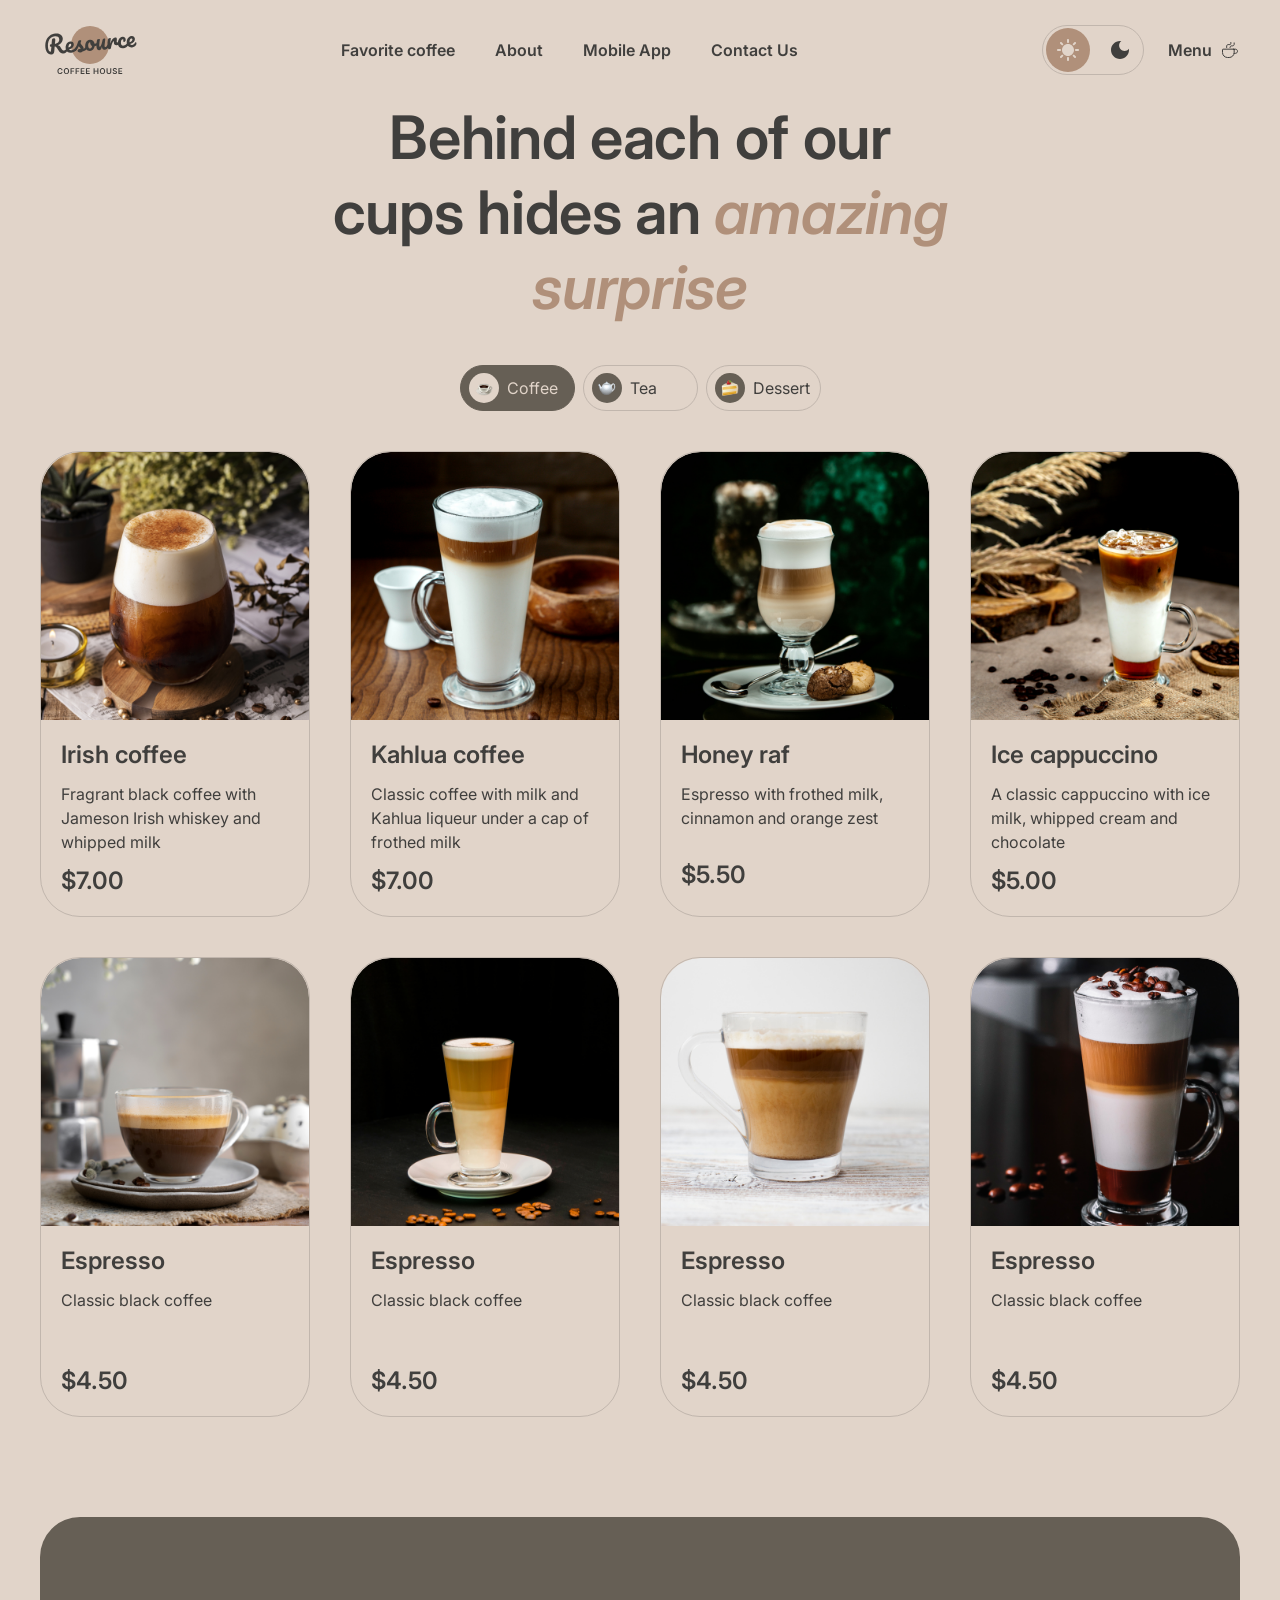
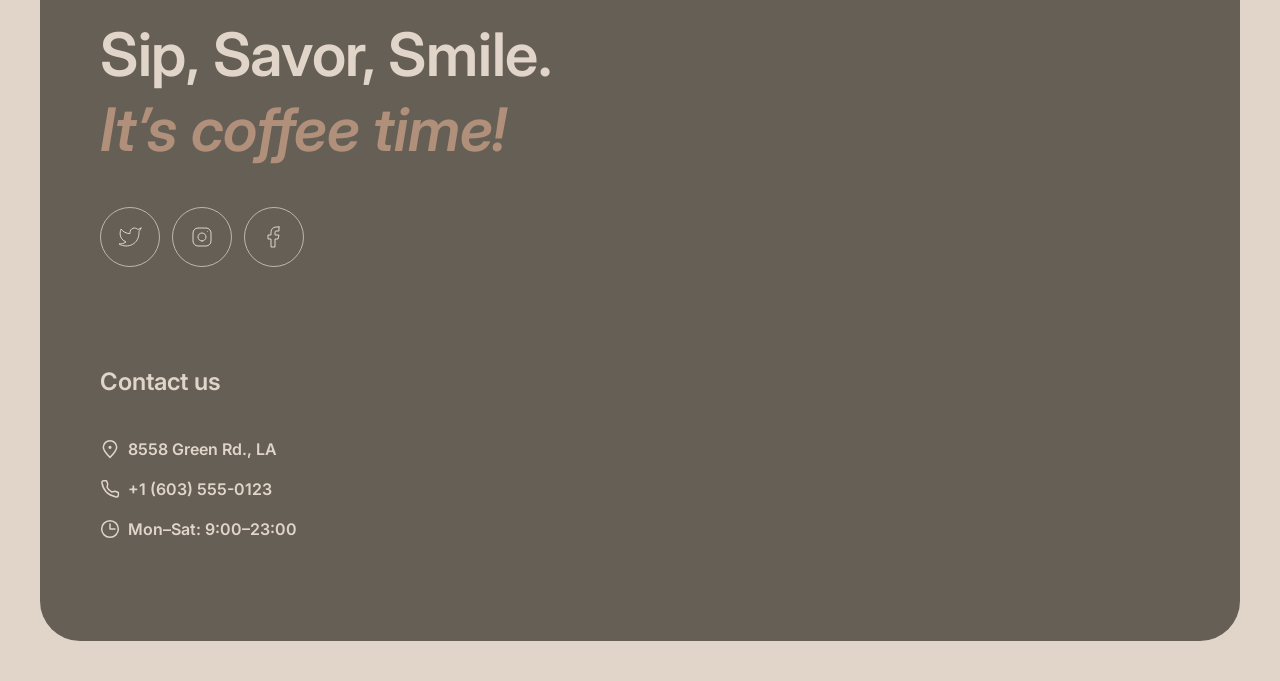
==== commit 50133f71: "feat(menu): add responsive menu layout" ====
--- a/menu.html
+++ b/menu.html
@@ -51,7 +51,22 @@
 
                 <a class="menu-item menu-item--menu" href="./menu.html">
                     <span class="menu-item__text">Menu</span>
-                    <img class="menu-item__icon" src="./assets/images/icons/coffee-cup.svg" alt="">
+
+                    <svg class="menu-item__icon" width="20" height="20" viewBox="0 0 40 40" fill="none"
+                        xmlns="http://www.w3.org/2000/svg" aria-hidden="true">
+                        <path
+                            d="M28.3335 18.9333V25C28.3335 30.5228 23.8563 35 18.3335 35H15.0002C9.47731 35 5.00016 30.5228 5.00016 25V18.9333C5.00016 18.602 5.26879 18.3333 5.60016 18.3333H27.7335C28.0649 18.3333 28.3335 18.602 28.3335 18.9333Z"
+                            stroke="currentColor" stroke-width="2" stroke-linecap="round" stroke-linejoin="round" />
+                        <path
+                            d="M20.0002 15C20.0002 13.3334 21.1906 11.6667 23.5716 11.6667C24.0921 11.6667 24.7139 11.6667 25.3335 11.6667C26.9904 11.6667 28.3335 10.3236 28.3335 8.66671V5.83337"
+                            stroke="currentColor" stroke-width="2" stroke-linecap="round" stroke-linejoin="round" />
+                        <path
+                            d="M13.3332 15V12.1667C13.3332 10.5098 14.6763 9.16667 16.3332 9.16667H19.6665C20.7711 9.16667 21.6665 8.27124 21.6665 7.16667V5"
+                            stroke="currentColor" stroke-width="2" stroke-linecap="round" stroke-linejoin="round" />
+                        <path
+                            d="M26.6665 18.3334H30.8332C33.1344 18.3334 34.9998 20.1989 34.9998 22.5C34.9998 24.8012 33.1344 26.6667 30.8332 26.6667H28.3332"
+                            stroke="currentColor" stroke-width="2" stroke-linecap="round" stroke-linejoin="round" />
+                    </svg>
                 </a>
 
                 <button class="burger-button" type="button" aria-label="Open menu" aria-expanded="false">
@@ -99,6 +114,54 @@
     </header>
 
     <main>
+        <section class="menu">
+            <div class="menu__container">
+                <div class="menu__offer">
+                    <h2 class="menu__title">
+                        Behind each of our cups hides an <em>amazing surprise</em>
+                    </h2>
+                </div>
+
+                <div class="menu__content">
+                    <div class="menu__tabs" role="tablist" aria-label="Menu categories">
+                        <button class="tab-item tab-item--active" type="button" role="tab" aria-selected="true"
+                            data-category="coffee">
+                            <span class="tab-item__icon" aria-hidden="true">
+                                <img src="./assets/images/icons/coffee.svg" alt="">
+                            </span>
+                            <span>Coffee</span>
+                        </button>
+
+                        <button class="tab-item" type="button" role="tab" aria-selected="false" data-category="tea">
+                            <span class="tab-item__icon" aria-hidden="true">
+                                <img src="./assets/images/icons/tea.svg" alt="">
+                            </span>
+                            <span>Tea</span>
+                        </button>
+
+                        <button class="tab-item" type="button" role="tab" aria-selected="false" data-category="dessert">
+                            <span class="tab-item__icon" aria-hidden="true">
+                                <img src="./assets/images/icons/dessert.svg" alt="">
+                            </span>
+                            <span>Dessert</span>
+                        </button>
+                    </div>
+
+                    <div class="menu__grid" data-menu-grid></div>
+
+                    <button class="refresh-button" type="button" aria-label="Show more products" data-refresh-button>
+                        <svg width="24" height="24" viewBox="0 0 24 24" fill="none" xmlns="http://www.w3.org/2000/svg"
+                            aria-hidden="true">
+                            <path
+                                d="M21.8883 13.5C21.1645 18.3113 17.013 22 12 22C6.47715 22 2 17.5228 2 12C2 6.47715 6.47715 2 12 2C16.1006 2 19.6248 4.46819 21.1679 8"
+                                stroke="currentColor" stroke-linecap="round" stroke-linejoin="round" />
+                            <path d="M17 8H21.4C21.7314 8 22 7.73137 22 7.4V3" stroke="currentColor"
+                                stroke-linecap="round" stroke-linejoin="round" />
+                        </svg>
+                    </button>
+                </div>
+            </div>
+        </section>
     </main>
 
     <footer class="footer" id="contacts">
@@ -111,15 +174,35 @@
 
                 <div class="footer__socials">
                     <a class="social-button" href="#" aria-label="Twitter">
-                        <img src="./assets/images/icons/twitter.svg" alt="">
+                        <svg width="24" height="24" viewBox="0 0 24 24" fill="none" xmlns="http://www.w3.org/2000/svg"
+                            aria-hidden="true">
+                            <path
+                                d="M23 3.01006C23 3.01006 20.9821 4.20217 19.86 4.54006C19.2577 3.84757 18.4577 3.35675 17.567 3.13398C16.6767 2.91122 15.7395 2.96725 14.8821 3.29451C14.0247 3.62177 13.2884 4.20446 12.773 4.96377C12.2575 5.72309 11.9877 6.62239 12 7.54006V8.54006C10.2426 8.58562 8.50127 8.19587 6.93101 7.4055C5.36074 6.61513 4.01032 5.44869 3 4.01006C3 4.01006 -1 13.0101 8 17.0101C5.94053 18.408 3.48716 19.109 1 19.0101C10 24.0101 21 19.0101 21 7.51006C20.9991 7.23151 20.9723 6.95365 20.92 6.68006C21.9406 5.67355 23 3.01006 23 3.01006Z"
+                                stroke="currentColor" stroke-linecap="round" stroke-linejoin="round" />
+                        </svg>
                     </a>
 
                     <a class="social-button" href="#" aria-label="Instagram">
-                        <img src="./assets/images/icons/instagram.svg" alt="">
+                        <svg width="24" height="24" viewBox="0 0 24 24" fill="none" xmlns="http://www.w3.org/2000/svg"
+                            aria-hidden="true">
+                            <path
+                                d="M12 16C14.2091 16 16 14.2091 16 12C16 9.79086 14.2091 8 12 8C9.79086 8 8 9.79086 8 12C8 14.2091 9.79086 16 12 16Z"
+                                stroke="currentColor" stroke-linecap="round" stroke-linejoin="round" />
+                            <path
+                                d="M3 16V8C3 5.23858 5.23858 3 8 3H16C18.7614 3 21 5.23858 21 8V16C21 18.7614 18.7614 21 16 21H8C5.23858 21 3 18.7614 3 16Z"
+                                stroke="currentColor" />
+                            <path d="M17.5 6.51L17.51 6.49889" stroke="currentColor" stroke-linecap="round"
+                                stroke-linejoin="round" />
+                        </svg>
                     </a>
 
                     <a class="social-button" href="#" aria-label="Facebook">
-                        <img src="./assets/images/icons/facebook.svg" alt="">
+                        <svg width="24" height="24" viewBox="0 0 24 24" fill="none" xmlns="http://www.w3.org/2000/svg"
+                            aria-hidden="true">
+                            <path
+                                d="M17 2H14C12.6739 2 11.4021 2.52678 10.4645 3.46447C9.52678 4.40215 9 5.67392 9 7V10H6V14H9V22H13V14H16L17 10H13V7C13 6.73478 13.1054 6.48043 13.2929 6.29289C13.4804 6.10536 13.7348 6 14 6H17V2Z"
+                                stroke="currentColor" stroke-linecap="round" stroke-linejoin="round" />
+                        </svg>
                     </a>
                 </div>
             </div>
--- a/style.css
+++ b/style.css
@@ -21,6 +21,7 @@
     --font-size-h2-mobile: 32px;
     --font-size-h1-desktop: 72px;
     --font-size-h2-desktop: 60px;
+    --font-size-h3-desktop: 24px;
     --font-size-body: 16px;
     --font-size-caption: 10px;
     --font-size-action: 16px;
@@ -210,11 +211,13 @@
 h2 {
     font-size: var(--font-size-h2-mobile);
     line-height: var(--line-height-h2-mobile);
+    letter-spacing: -0.3px;
 }
 
 h1 em,
 h2 em {
-    font-weight: var(--font-weight-semibold);
+    font-family: 'Inter', sans-serif;
+    font-weight: 600;
     font-style: italic;
     color: var(--color-text-accent);
 }
@@ -233,11 +236,16 @@
     height: var(--menu-item-icon-size);
 }
 
-.menu-item__text {
+.menu-item--menu {
     position: relative;
-}
-
-.menu-item__text::after {
+    display: none;
+}
+
+.menu-item {
+    position: relative;
+}
+
+.menu-item::after {
     position: absolute;
     right: 0;
     bottom: calc(-1 * var(--menu-item-hover-gap));
@@ -250,7 +258,7 @@
     transition: transform var(--transition-duration) var(--transition-timing);
 }
 
-.menu-item:hover .menu-item__text::after {
+.menu-item:hover::after {
     transform: scaleX(1);
 }
 
@@ -258,8 +266,10 @@
     display: none;
 }
 
-.menu-item--menu {
-    display: none;
+.tab-item__icon img {
+    width: 20px;
+    height: 20px;
+    object-fit: contain;
 }
 
 .tab-item {
@@ -269,12 +279,28 @@
     height: var(--tab-item-height);
     gap: var(--tab-item-gap);
     padding: var(--tab-item-padding-top) var(--tab-item-padding-right) var(--tab-item-padding-bottom) var(--tab-item-padding-left);
+    border: 1px solid var(--color-border-primary);
     border-radius: var(--tab-item-radius);
+    color: var(--color-text-primary);
+    background-color: transparent;
+    transition:
+        color var(--transition-duration) var(--transition-timing),
+        background-color var(--transition-duration) var(--transition-timing);
+}
+
+.tab-item:hover {
+    border-color: var(--color-background-container);
     color: var(--color-text-inverse);
     background-color: var(--color-background-container);
 }
 
+.tab-item:hover .tab-item__icon {
+    background-color: var(--color-background-page);
+}
+
 .tab-item__icon {
+    width: 20px;
+    height: 20px;
     display: flex;
     align-items: center;
     justify-content: center;
@@ -282,29 +308,22 @@
     height: var(--tab-item-icon-size);
     flex-shrink: 0;
     border-radius: var(--tab-item-icon-radius);
+    background-color: var(--color-background-container);
+}
+
+.tab-item--active {
+    border-color: var(--color-background-container);
+    color: var(--color-text-inverse);
+    background-color: var(--color-background-container);
+}
+
+.tab-item--active .tab-item__icon {
     background-color: var(--color-background-page);
 }
 
 .tab-item__icon svg {
     width: 100%;
     height: 100%;
-}
-
-.primary-button {
-    display: inline-flex;
-    align-items: center;
-    justify-content: center;
-    width: var(--button-primary-width);
-    height: var(--button-primary-height);
-    gap: var(--button-primary-gap);
-    padding: var(--button-primary-padding-top) var(--button-primary-padding-right) var(--button-primary-padding-bottom) var(--button-primary-padding-left);
-    border-radius: var(--button-primary-radius);
-    color: var(--color-text-primary);
-    background-color: var(--color-background-page);
-    font-size: var(--font-size-action);
-    font-weight: var(--font-weight-semibold);
-    line-height: var(--line-height-action);
-    transition: background-color var(--transition-duration) var(--transition-timing);
 }
 
 .secondary-button {
@@ -332,7 +351,6 @@
 .app-store-button {
     display: inline-flex;
     align-items: center;
-    justify-content: center;
     width: var(--app-store-button-width);
     height: var(--app-store-button-height);
     gap: var(--app-store-button-gap);
@@ -357,7 +375,6 @@
     display: flex;
     flex-direction: column;
     gap: var(--app-store-button-text-gap);
-    align-items: center;
 }
 
 .app-store-button__caption {
@@ -370,12 +387,19 @@
     font-size: var(--font-size-action);
     font-weight: var(--font-weight-semibold);
     line-height: var(--line-height-action);
+    text-align: left;
 }
 
 .app-store-button:hover {
     color: var(--color-text-inverse);
     background-color: var(--color-text-primary);
     border-color: var(--color-text-primary);
+}
+
+[data-theme='dark'] .app-store-button:hover {
+    color: var(--color-text-inverse);
+    background-color: var(--color-background-container);
+    border-color: var(--color-background-container);
 }
 
 .slider-button {
@@ -440,12 +464,15 @@
 .burger-button__lines {
     display: flex;
     flex-direction: column;
-    gap: var(--burger-line-gap);
+    justify-content: space-between;
+    width: var(--burger-line-width);
+    height: calc(var(--burger-line-height) * 2 + var(--burger-line-gap));
 }
 
 .burger-button__line {
     width: var(--burger-line-width);
     height: var(--burger-line-height);
+    flex-shrink: 0;
     background-color: currentColor;
     transition: transform var(--transition-duration) var(--transition-timing);
 }
@@ -626,7 +653,6 @@
 }
 
 .hero__container {
-    min-height: 644px;
     padding: 60px 16px;
     border-radius: 40px;
     background-image: url('./assets/images/img-hero.png');
@@ -640,6 +666,7 @@
     flex-direction: column;
     justify-content: center;
     height: 100%;
+    max-width: 530px;
 }
 
 .offer__title {
@@ -647,7 +674,7 @@
 }
 
 .offer__description {
-    margin-top: 49px;
+    margin-top: 40px;
     color: var(--color-text-inverse);
 }
 
@@ -655,10 +682,50 @@
     margin-top: 40px;
 }
 
+.primary-button {
+    display: inline-flex;
+    align-items: center;
+    justify-content: center;
+    width: var(--button-primary-width);
+    height: var(--button-primary-height);
+    padding: var(--button-primary-padding-top) var(--button-primary-padding-right) var(--button-primary-padding-bottom) var(--button-primary-padding-left);
+    border-radius: var(--button-primary-radius);
+    color: var(--color-text-primary);
+    background-color: var(--color-background-page);
+    font-size: var(--font-size-action);
+    font-weight: var(--font-weight-semibold);
+    line-height: var(--line-height-action);
+    transition: background-color var(--transition-duration) var(--transition-timing);
+}
+
+.primary-button__content {
+    position: relative;
+    display: inline-flex;
+    align-items: center;
+    justify-content: center;
+    transition: transform var(--transition-duration) var(--transition-timing);
+}
+
 .primary-button__icon {
+    position: absolute;
+    left: calc(100% + 8px);
+    top: 50%;
     width: 20px;
     height: 20px;
-    flex-shrink: 0;
+    opacity: 0;
+    transform: translateY(-50%) scale(0);
+    transition:
+        opacity var(--transition-duration) var(--transition-timing),
+        transform var(--transition-duration) var(--transition-timing);
+}
+
+.primary-button:hover .primary-button__content {
+    transform: translateX(-14px);
+}
+
+.primary-button:hover .primary-button__icon {
+    opacity: 1;
+    transform: translateY(-50%) scale(1);
 }
 
 .slider,
@@ -715,7 +782,7 @@
 
 .coffee-card__title,
 .coffee-card__price {
-    font-size: var(--font-size-h2-mobile);
+    font-size: var(--font-size-h3-desktop);
     line-height: var(--line-height-h2-mobile);
     font-weight: var(--font-weight-semibold);
 }
@@ -772,11 +839,16 @@
     gap: 40px;
 }
 
+.about__image-wrapper {
+    overflow: hidden;
+    border-radius: 20px;
+}
+
 .about__image {
     width: 100%;
-    max-width: 100%;
-    border-radius: 20px;
+    height: 100%;
     object-fit: cover;
+    transform: scale(1.1);
 }
 
 .mobile-app {
@@ -846,7 +918,7 @@
 }
 
 .contacts-info h3 {
-    font-size: var(--font-size-h2-mobile);
+    font-size: var(--font-size-h3-desktop);
     line-height: var(--line-height-h2-mobile);
     font-weight: var(--font-weight-semibold);
 }
@@ -860,6 +932,23 @@
 
 .footer .contact-link {
     color: var(--color-text-inverse);
+}
+
+@media (max-width: 767px) {
+    .about__image-wrapper {
+        height: 590px;
+    }
+
+    .about__image {
+        height: 100%;
+        object-fit: cover;
+    }
+
+    .mobile-app__content h2 {
+        max-width: 85%;
+    }
+
+    ;
 }
 
 @media (min-width: 768px) {
@@ -873,8 +962,24 @@
         line-height: var(--line-height-h2-desktop);
     }
 
+    .theme-switch {
+        width: 102px;
+        height: 50px;
+        gap: 8px;
+        padding: 3px;
+    }
+
+    .theme-switch__item {
+        width: 44px;
+        height: 44px;
+    }
+
     .header {
         padding: 20px 40px 0;
+    }
+
+    .header-actions {
+        gap: 24px;
     }
 
     .hero {
@@ -911,27 +1016,49 @@
         padding: 0 40px;
     }
 
+    .mobile-app__container {
+        gap: 100px;
+    }
+
     .mobile-app__buttons {
         flex-direction: row;
         gap: 20px;
     }
 
+    .mobile-app__content h2 {
+        width: 85%;
+    }
+
+    .mobile-app__image {
+        width: 630px;
+        height: 630px;
+    }
+
     .footer {
-        padding-left: 40px;
-        padding-right: 40px;
-    }
-}
-
-@media (min-width: 1440px) {
-    .header {
-        padding: 20px 40px 0;
-    }
-
-    .header-menu {
-        display: flex;
-        align-items: center;
-    }
-
+        padding: 100px 60px;
+        margin-left: 40px;
+        margin-right: 40px;
+        text-align: left;
+    }
+
+    .footer__container {
+        gap: 100px;
+    }
+
+}
+
+@media (min-width: 768px) and (max-width: 1439px) {
+    .about__image-wrapper {
+        height: 688px;
+    }
+
+    .about__image {
+        height: 100%;
+        object-fit: cover;
+    }
+}
+
+@media (min-width: 1200px) {
     .desktop-menu {
         display: block;
         flex: 1;
@@ -942,20 +1069,33 @@
         align-items: center;
         justify-content: center;
         gap: 40px;
+        padding-right: 44px;
     }
 
     .header-actions {
         margin-left: auto;
-        gap: 40px;
+        gap: 24px;
     }
 
     .menu-item--menu {
         display: inline-flex;
+        width: 100%;
     }
 
     .burger-button,
     .mobile-menu {
         display: none;
+    }
+}
+
+@media (min-width: 1440px) {
+    .header {
+        padding: 20px 40px 0;
+    }
+
+    .header-menu {
+        display: flex;
+        align-items: center;
     }
 
     .hero {
@@ -1006,41 +1146,210 @@
     }
 
     .mobile-app__container {
+        display: grid;
+        grid-template-columns: 1fr 1fr;
+        gap: 100px;
+    }
+
+    .mobile-app__content {
+        align-self: center;
+        flex: 1;
+    }
+
+    .mobile-app__content h2 {
+        width: 90%;
+    }
+
+    .mobile-app__buttons {
+        flex-direction: row;
+        gap: 20px;
+    }
+
+    .mobile-app__image {
+        margin: 0;
+        flex-shrink: 0;
+        width: 100%;
+        height: auto;
+    }
+
+    .footer {
+        padding: 100px;
+        margin: 100px 40px 40px 40px;
+    }
+
+    .footer__container {
         flex-direction: row;
         align-items: center;
         justify-content: space-between;
         gap: 100px;
     }
 
-    .mobile-app__content {
-        flex: 1;
-    }
-
-    .mobile-app__buttons {
-        flex-direction: row;
-        gap: 20px;
-    }
-
-    .mobile-app__image {
-        width: 50%;
-        height: auto;
-        margin: 0;
-        flex-shrink: 0;
-    }
-
-    .footer {
-        padding: 60px 40px;
-    }
-
-    .footer__container {
-        flex-direction: row;
-        align-items: flex-start;
-        justify-content: space-between;
-        gap: 40px;
-    }
-
     .footer__offer,
     .contacts-info {
         flex: 1;
     }
+}
+
+@media (max-width: 1439px) {
+    .primary-button__content {
+        transform: translateX(-14px);
+    }
+
+    .primary-button__icon {
+        opacity: 1;
+        transform: translateY(-50%) scale(1);
+    }
+
+    .about__column:first-child .about__image-wrapper:nth-child(2),
+    .about__column:last-child .about__image-wrapper:first-child {
+        display: none;
+    }
+}
+
+.menu {
+    margin-top: 20px;
+    padding: 0 16px;
+}
+
+.menu__container {
+    display: flex;
+    flex-direction: column;
+    gap: 40px;
+}
+
+.menu__offer {
+    display: flex;
+    justify-content: center;
+}
+
+.menu__title {
+    text-align: center;
+}
+
+.menu__content {
+    display: flex;
+    flex-direction: column;
+    align-items: center;
+    gap: 40px;
+}
+
+.menu__tabs {
+    display: flex;
+    align-items: center;
+    justify-content: center;
+    gap: 8px;
+}
+
+.tab-item {
+    transition:
+        color var(--transition-duration) var(--transition-timing),
+        background-color var(--transition-duration) var(--transition-timing);
+}
+
+.tab-item--active {
+    color: var(--color-text-inverse);
+    background-color: var(--color-background-container);
+}
+
+.menu__grid {
+    display: grid;
+    grid-template-columns: 1fr;
+    width: 100%;
+    gap: 40px;
+}
+
+.menu-card {
+    width: 100%;
+    overflow: hidden;
+    border: 1px solid var(--color-border-primary);
+    border-radius: 40px;
+    background-color: transparent;
+}
+
+.menu-card__image-wrapper {
+    overflow: hidden;
+    width: 100%;
+    aspect-ratio: 1;
+    border-radius: 40px 40px 0 0;
+}
+
+.menu-card__image {
+    width: 100%;
+    height: 100%;
+    object-fit: cover;
+}
+
+.menu-card__content {
+    display: flex;
+    flex-direction: column;
+    min-height: 190px;
+    padding: 20px;
+    gap: 12px;
+}
+
+.menu-card__title,
+.menu-card__price {
+    font-size: var(--font-size-h3-desktop);
+    line-height: var(--line-height-h2-mobile);
+    font-weight: var(--font-weight-semibold);
+}
+
+.menu-card__description {
+    flex: 1;
+    font-size: var(--font-size-body);
+    line-height: var(--line-height-body);
+}
+
+.refresh-button {
+    display: inline-flex;
+    align-items: center;
+    justify-content: center;
+    width: var(--slider-button-size);
+    height: var(--slider-button-size);
+    border: var(--slider-button-border-width) solid var(--color-border-inverse);
+    border-radius: 50%;
+    color: var(--color-text-primary);
+    transition:
+        color var(--transition-duration) var(--transition-timing),
+        background-color var(--transition-duration) var(--transition-timing);
+}
+
+.refresh-button:hover {
+    color: var(--color-text-inverse);
+    background-color: var(--color-background-container);
+}
+
+.refresh-button svg {
+    width: 24px;
+    height: 24px;
+}
+
+.refresh-button[hidden] {
+    display: none;
+}
+
+@media (min-width: 768px) {
+    .menu {
+        padding: 0 40px;
+    }
+
+    .menu__grid {
+        grid-template-columns: repeat(2, minmax(0, 1fr));
+        gap: 40px;
+    }
+}
+
+@media (min-width: 1200px) {
+    .menu__grid {
+        grid-template-columns: repeat(4, minmax(0, 1fr));
+        gap: 40px;
+    }
+
+    .refresh-button {
+        display: none;
+    }
+
+    .menu__title {
+        padding: 0 280px;
+    }
 }
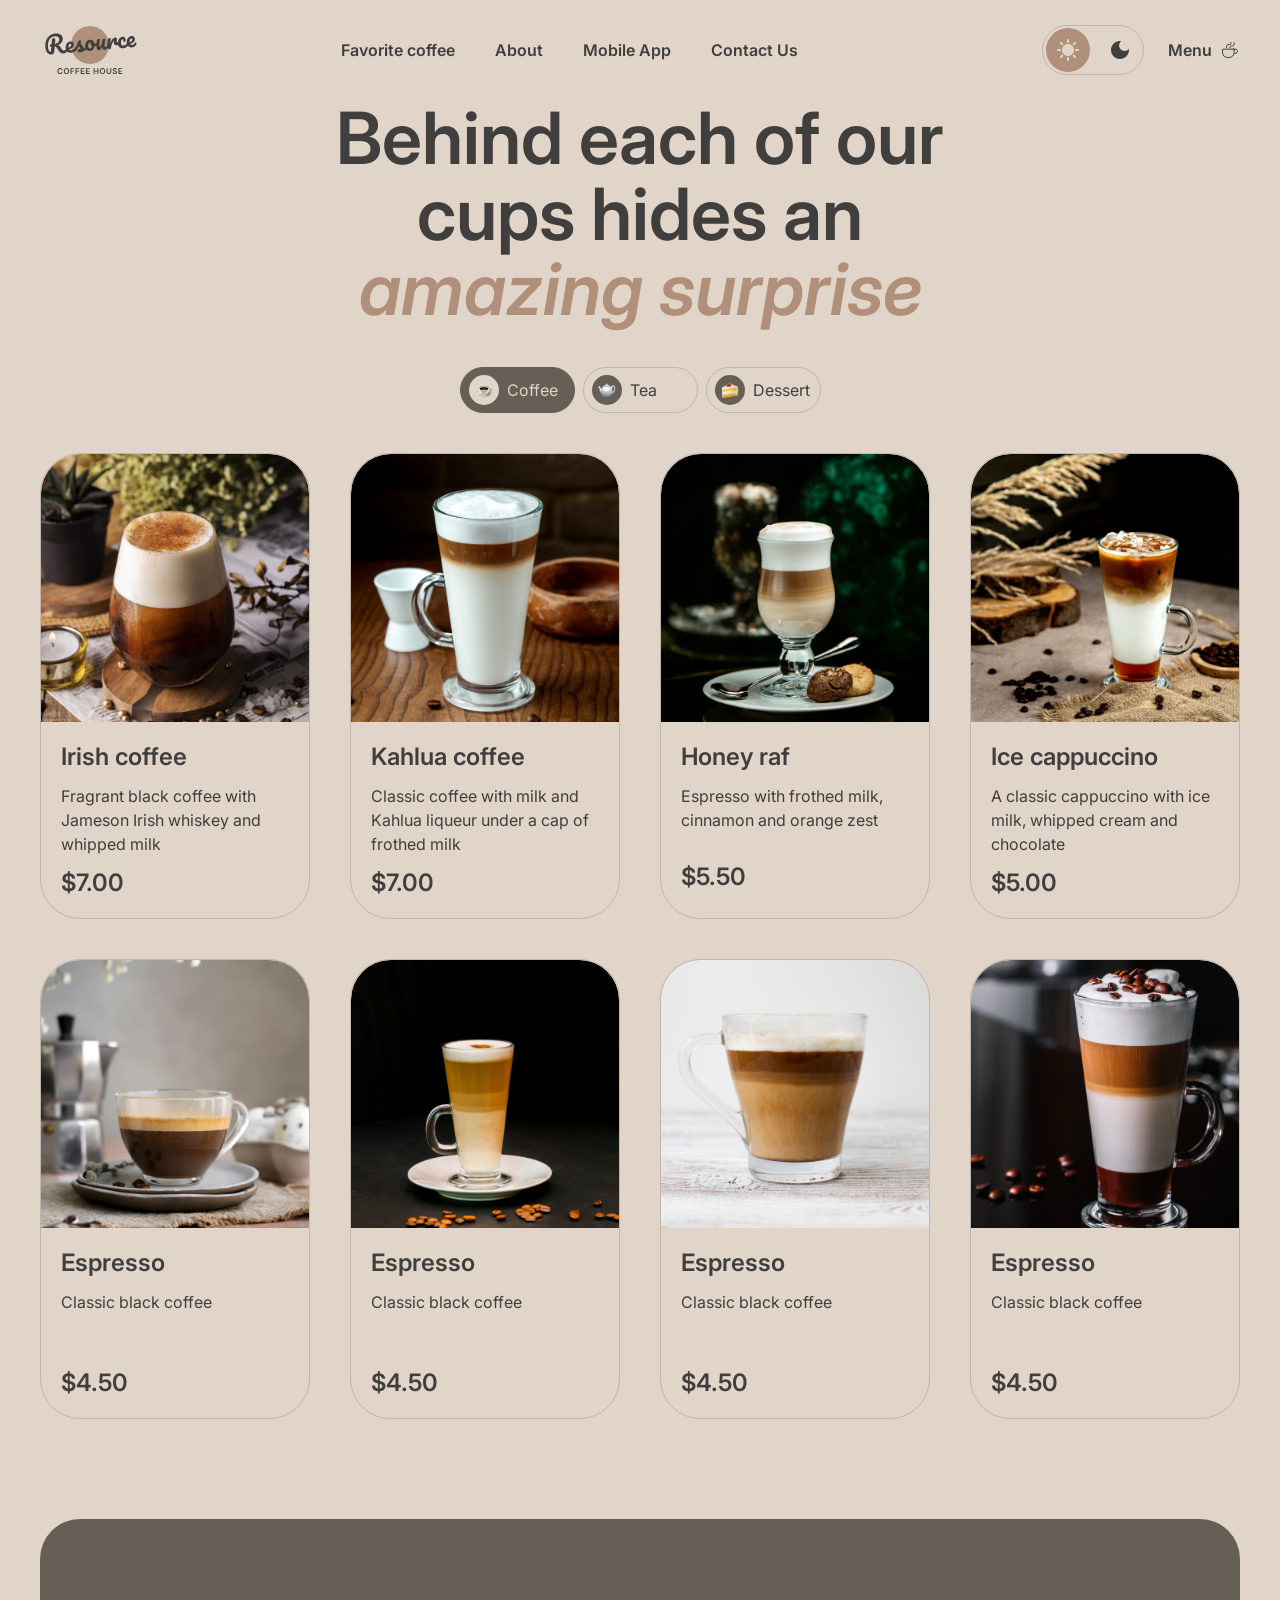
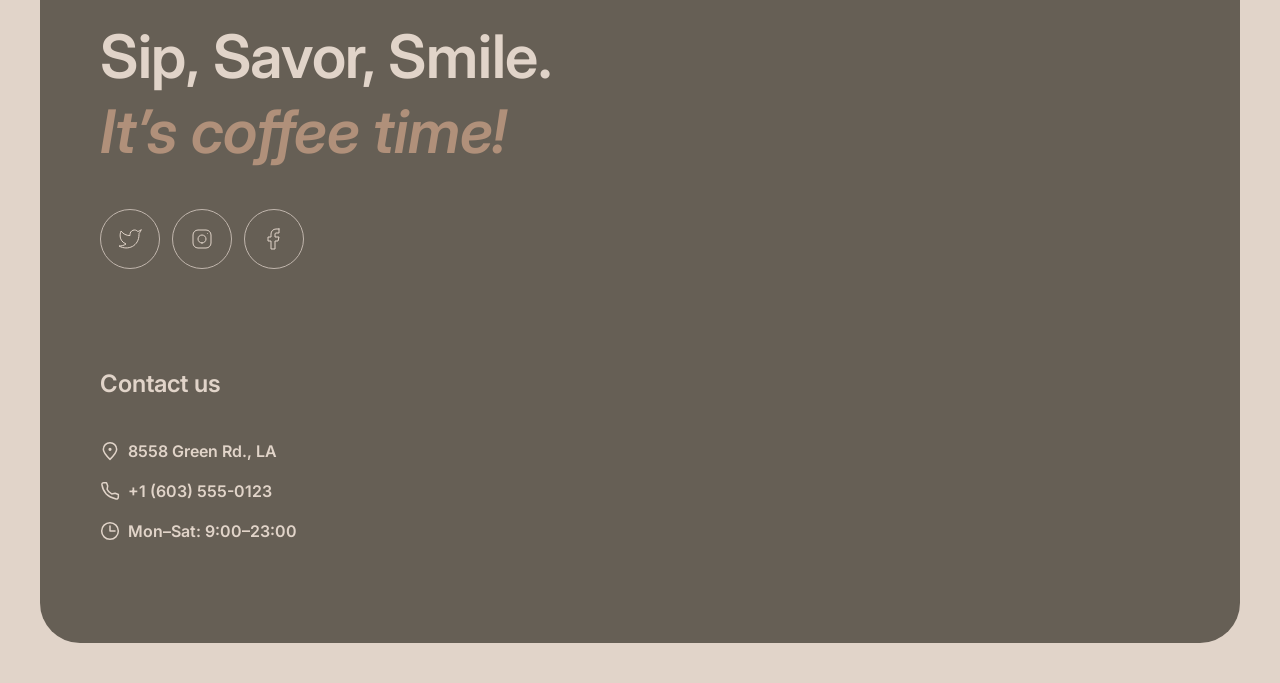
==== commit fb65a9ae: "fix(menu): fix heading and category controls" ====
--- a/menu.html
+++ b/menu.html
@@ -6,6 +6,10 @@
     <meta charset="UTF-8">
     <meta name="viewport" content="width=device-width, initial-scale=1.0">
     <title>Menu</title>
+    <script>
+        const savedTheme = localStorage.getItem('theme') || 'light';
+        document.documentElement.dataset.theme = savedTheme;
+    </script>
     <link rel="stylesheet" href="./style.css">
 </head>
 
@@ -117,29 +121,28 @@
         <section class="menu">
             <div class="menu__container">
                 <div class="menu__offer">
-                    <h2 class="menu__title">
+                    <h1 class="menu__title">
                         Behind each of our cups hides an <em>amazing surprise</em>
-                    </h2>
+                    </h1>
                 </div>
 
                 <div class="menu__content">
-                    <div class="menu__tabs" role="tablist" aria-label="Menu categories">
-                        <button class="tab-item tab-item--active" type="button" role="tab" aria-selected="true"
-                            data-category="coffee">
+                    <div class="menu__tabs">
+                        <button class="tab-item tab-item--active" type="button" data-category="coffee">
                             <span class="tab-item__icon" aria-hidden="true">
                                 <img src="./assets/images/icons/coffee.svg" alt="">
                             </span>
                             <span>Coffee</span>
                         </button>
 
-                        <button class="tab-item" type="button" role="tab" aria-selected="false" data-category="tea">
+                        <button class="tab-item" type="button" data-category="tea">
                             <span class="tab-item__icon" aria-hidden="true">
                                 <img src="./assets/images/icons/tea.svg" alt="">
                             </span>
                             <span>Tea</span>
                         </button>
 
-                        <button class="tab-item" type="button" role="tab" aria-selected="false" data-category="dessert">
+                        <button class="tab-item" type="button" data-category="dessert">
                             <span class="tab-item__icon" aria-hidden="true">
                                 <img src="./assets/images/icons/dessert.svg" alt="">
                             </span>
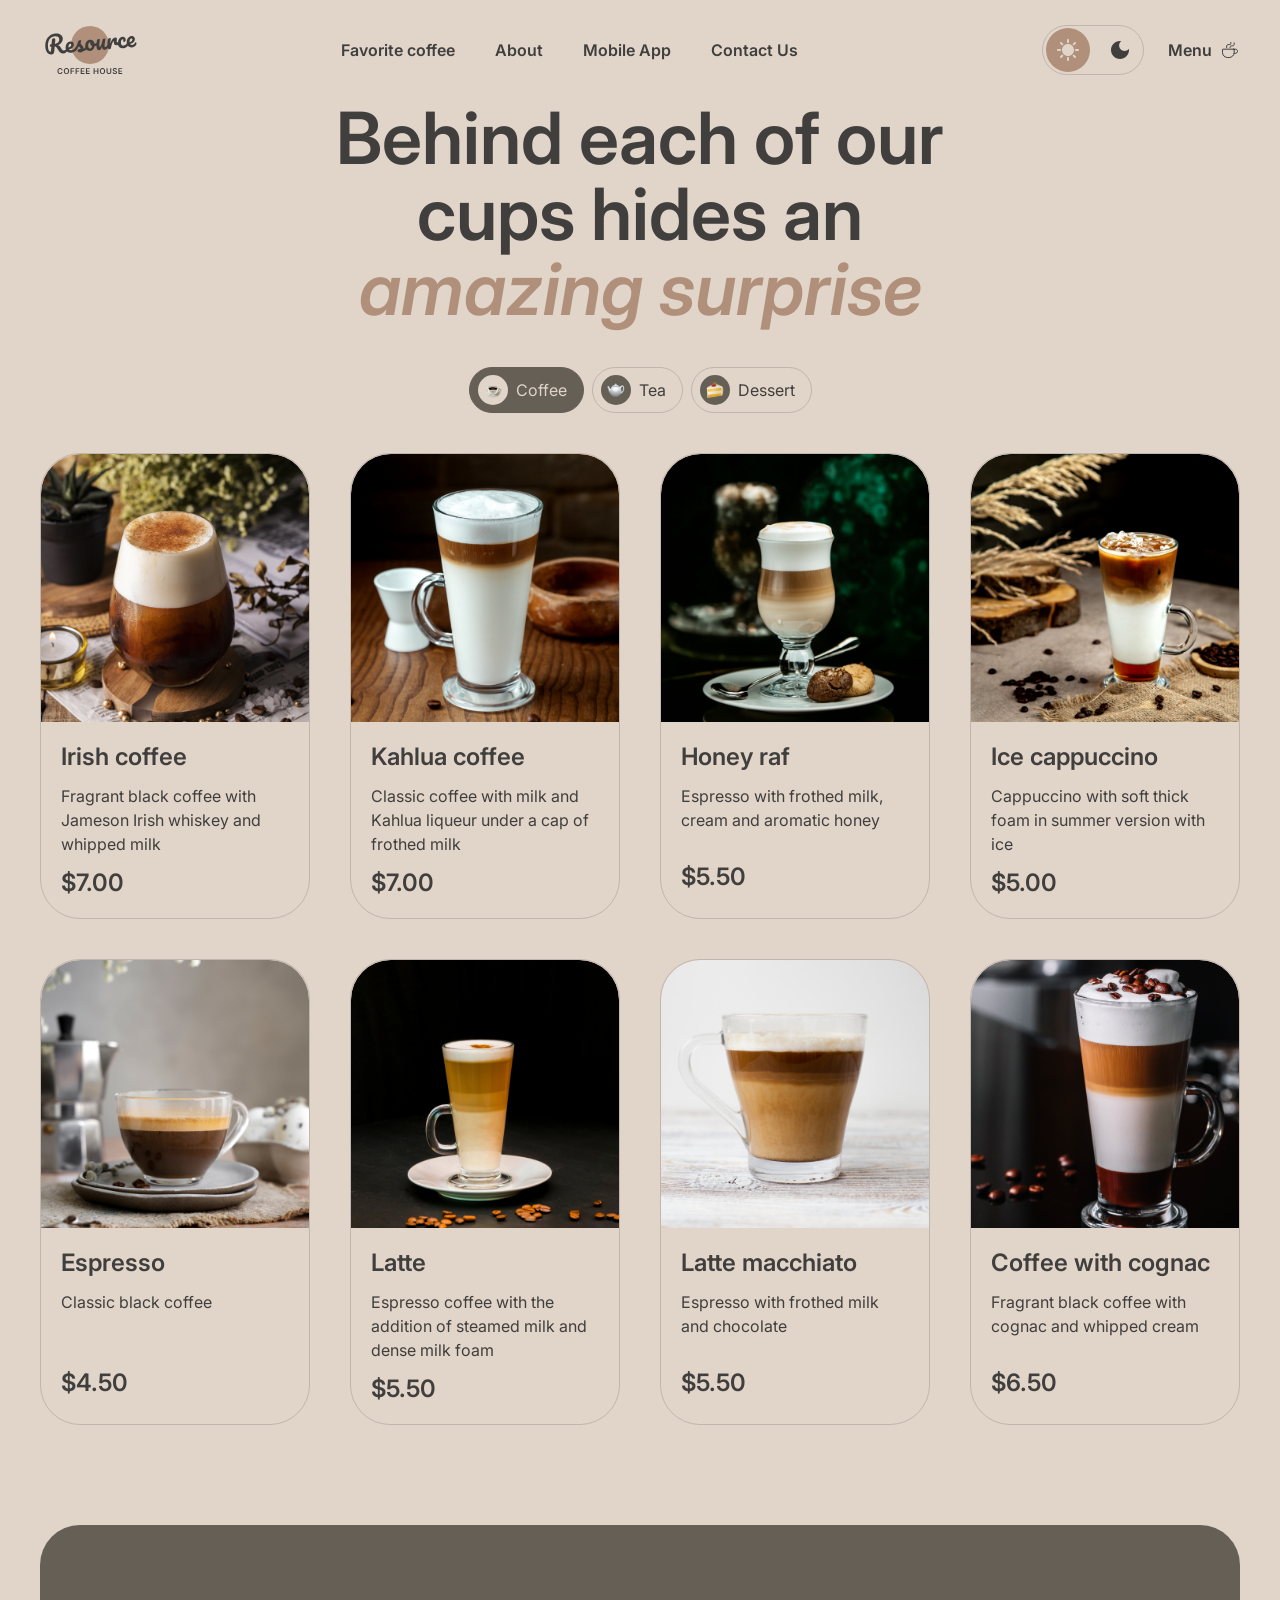
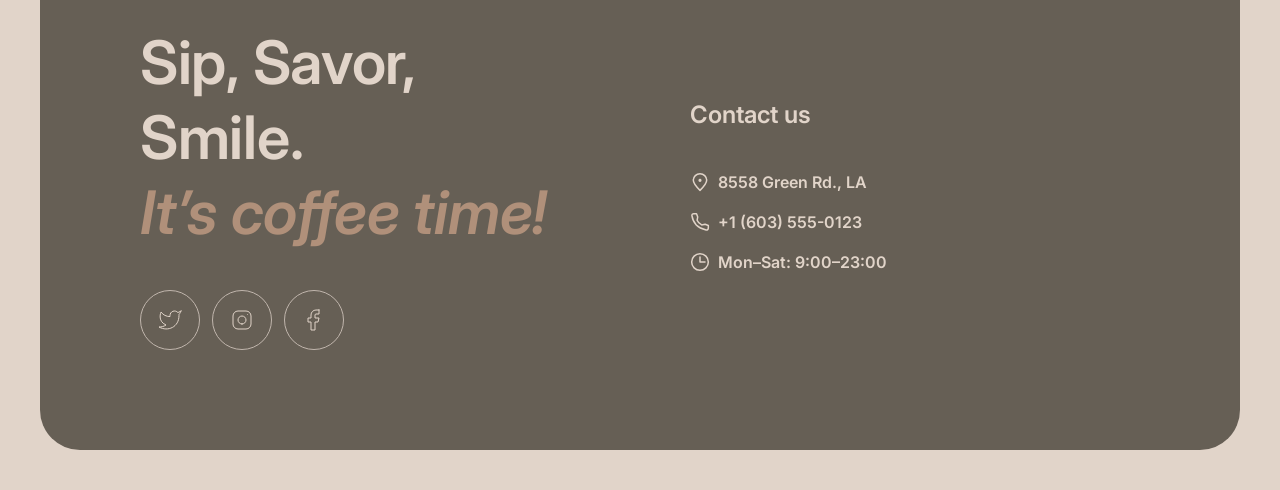
==== commit cb4b0c0e: "fix(menu): style additive options like size tabs" ====
--- a/menu.html
+++ b/menu.html
@@ -233,6 +233,8 @@
         </div>
     </footer>
 
+    <div class="modal" data-modal></div>
+
     <script src="./script.js"></script>
 
 </body>
--- a/style.css
+++ b/style.css
@@ -16,6 +16,7 @@
 
     --font-weight-regular: 400;
     --font-weight-semibold: 600;
+    --font-weight-medium: 500;
 
     --font-size-h1-mobile: 42px;
     --font-size-h2-mobile: 32px;
@@ -41,7 +42,6 @@
     --menu-item-hover-border: 2px;
     --menu-item-hover-gap: 4px;
 
-    --tab-item-width: 115px;
     --tab-item-height: 46px;
     --tab-item-gap: 8px;
     --tab-item-radius: 100px;
@@ -117,6 +117,12 @@
 
     --transition-duration: 500ms;
     --transition-timing: ease-in;
+
+    --modal-radius: 40px;
+    --modal-padding: 16px;
+    --modal-content-gap: 20px;
+    --modal-option-gap: 8px;
+    --modal-divider-margin: 20px;
 }
 
 [data-theme='dark'] {
@@ -143,8 +149,8 @@
 }
 
 body {
+    min-width: 320px;
     margin: 0;
-    min-width: 320px;
     font-family: var(--font-family-primary);
     font-size: var(--font-size-body);
     font-weight: var(--font-weight-regular);
@@ -204,13 +210,13 @@
 }
 
 h1 {
-    font-size: var(--font-size-h1-mobile);
-    line-height: var(--line-height-h1-mobile);
+    font-size: var(--font-size-h1-desktop);
+    line-height: var(--line-height-h1-desktop);
 }
 
 h2 {
-    font-size: var(--font-size-h2-mobile);
-    line-height: var(--line-height-h2-mobile);
+    font-size: var(--font-size-h2-desktop);
+    line-height: var(--line-height-h2-desktop);
     letter-spacing: -0.3px;
 }
 
@@ -223,6 +229,7 @@
 }
 
 .menu-item {
+    position: relative;
     display: inline-flex;
     align-items: center;
     gap: var(--menu-item-gap);
@@ -237,12 +244,8 @@
 }
 
 .menu-item--menu {
-    position: relative;
-    display: none;
-}
-
-.menu-item {
-    position: relative;
+    display: inline-flex;
+    width: 100%;
 }
 
 .menu-item::after {
@@ -263,7 +266,27 @@
 }
 
 .desktop-menu {
-    display: none;
+    display: block;
+    flex: 1;
+}
+
+.desktop-menu__list {
+    display: flex;
+    align-items: center;
+    justify-content: center;
+    gap: 40px;
+    padding-right: 44px;
+}
+
+.tab-item__icon {
+    display: flex;
+    align-items: center;
+    justify-content: center;
+    width: var(--tab-item-icon-size);
+    height: var(--tab-item-icon-size);
+    flex-shrink: 0;
+    border-radius: var(--tab-item-icon-radius);
+    background-color: var(--color-background-container);
 }
 
 .tab-item__icon img {
@@ -275,7 +298,7 @@
 .tab-item {
     display: inline-flex;
     align-items: center;
-    width: var(--tab-item-width);
+    width: auto;
     height: var(--tab-item-height);
     gap: var(--tab-item-gap);
     padding: var(--tab-item-padding-top) var(--tab-item-padding-right) var(--tab-item-padding-bottom) var(--tab-item-padding-left);
@@ -296,19 +319,6 @@
 
 .tab-item:hover .tab-item__icon {
     background-color: var(--color-background-page);
-}
-
-.tab-item__icon {
-    width: 20px;
-    height: 20px;
-    display: flex;
-    align-items: center;
-    justify-content: center;
-    width: var(--tab-item-icon-size);
-    height: var(--tab-item-icon-size);
-    flex-shrink: 0;
-    border-radius: var(--tab-item-icon-radius);
-    background-color: var(--color-background-container);
 }
 
 .tab-item--active {
@@ -408,6 +418,7 @@
     justify-content: center;
     width: var(--slider-button-size);
     height: var(--slider-button-size);
+    flex-shrink: 0;
     border: var(--slider-button-border-width) solid var(--color-border-inverse);
     border-radius: var(--slider-button-radius);
     color: var(--color-text-primary);
@@ -452,7 +463,7 @@
 }
 
 .burger-button {
-    display: inline-flex;
+    display: none;
     align-items: center;
     justify-content: center;
     width: var(--burger-button-size);
@@ -522,10 +533,10 @@
     display: flex;
     align-items: center;
     justify-content: space-between;
-    width: var(--theme-switch-width);
-    height: var(--theme-switch-height);
-    gap: var(--theme-switch-gap);
-    padding: var(--theme-switch-padding);
+    width: 102px;
+    height: 50px;
+    gap: 8px;
+    padding: 3px;
     border: var(--theme-switch-border-width) solid var(--color-border-primary);
     border-radius: var(--theme-switch-radius);
 }
@@ -534,8 +545,8 @@
     display: flex;
     align-items: center;
     justify-content: center;
-    width: var(--theme-switch-item-size);
-    height: var(--theme-switch-item-size);
+    width: 44px;
+    height: 44px;
     flex-shrink: 0;
     border: 0;
     border-radius: var(--theme-switch-item-radius);
@@ -599,19 +610,19 @@
 }
 
 .header {
-    padding: 20px 16px 0;
+    padding: 20px 40px 0;
 }
 
 .header-menu {
     display: flex;
     align-items: center;
-    justify-content: space-between;
 }
 
 .header-actions {
     display: flex;
     align-items: center;
-    gap: 12px;
+    gap: 24px;
+    margin-left: auto;
 }
 
 .mobile-menu {
@@ -649,11 +660,12 @@
 
 .hero {
     margin-top: 20px;
-    padding: 0 16px;
+    padding: 0 40px;
 }
 
 .hero__container {
-    padding: 60px 16px;
+    min-height: 644px;
+    padding: 100px;
     border-radius: 40px;
     background-image: url('./assets/images/img-hero.png');
     background-position: center;
@@ -708,8 +720,8 @@
 
 .primary-button__icon {
     position: absolute;
+    top: 50%;
     left: calc(100% + 8px);
-    top: 50%;
     width: 20px;
     height: 20px;
     opacity: 0;
@@ -736,7 +748,7 @@
 }
 
 .slider {
-    padding: 0 16px;
+    padding: 0 40px;
 }
 
 .slider__content {
@@ -748,12 +760,9 @@
 }
 
 .slider__track {
+    flex: 1;
     width: 100%;
     overflow: hidden;
-}
-
-.slider-button {
-    display: none;
 }
 
 .slider__title {
@@ -762,6 +771,8 @@
 
 .coffee-card {
     width: 100%;
+    max-width: 480px;
+    margin: 0 auto;
 }
 
 .coffee-card__image {
@@ -814,7 +825,7 @@
 }
 
 .about {
-    padding: 0 16px;
+    padding: 0 40px;
 }
 
 .about__container {
@@ -828,43 +839,62 @@
 }
 
 .about__images {
-    display: flex;
-    flex-direction: column;
+    display: grid;
+    grid-template-columns: repeat(2, minmax(0, 1fr));
     gap: 40px;
+    height: 1060px;
 }
 
 .about__column {
-    display: flex;
-    flex-direction: column;
+    display: grid;
     gap: 40px;
+    min-height: 0;
+}
+
+.about__column:first-child {
+    grid-template-rows: 1.372fr 1fr;
+}
+
+.about__column:last-child {
+    grid-template-rows: 1fr 1.372fr;
 }
 
 .about__image-wrapper {
     overflow: hidden;
+    min-height: 0;
     border-radius: 20px;
 }
 
 .about__image {
     width: 100%;
     height: 100%;
+    min-height: 0;
+    max-width: none;
+    border-radius: 20px;
     object-fit: cover;
     transform: scale(1.1);
 }
 
 .mobile-app {
-    padding: 0 16px;
+    padding: 0 40px;
 }
 
 .mobile-app__container {
+    display: grid;
+    grid-template-columns: 1fr 1fr;
+    gap: 100px;
+}
+
+.mobile-app__content {
     display: flex;
     flex-direction: column;
+    align-self: center;
     gap: 40px;
-}
-
-.mobile-app__content {
-    display: flex;
-    flex-direction: column;
-    gap: 40px;
+    flex: 1;
+}
+
+.mobile-app__content h2 {
+    width: 90%;
 }
 
 .mobile-app__text {
@@ -874,30 +904,35 @@
 
 .mobile-app__buttons {
     display: flex;
-    flex-direction: column;
+    flex-direction: row;
     gap: 20px;
 }
 
 .mobile-app__image {
-    width: 348px;
-    max-width: 100%;
-    height: 348px;
-    margin: 0 auto;
+    width: 100%;
+    height: auto;
+    margin: 0;
     object-fit: contain;
 }
 
 .footer {
-    padding: 60px 16px;
+    padding: 100px;
+    margin: 100px 40px 40px;
     border-radius: 40px;
-    margin: 100px 16px 40px;
     color: var(--color-text-inverse);
     background-color: var(--color-background-container);
 }
 
 .footer__container {
     display: flex;
-    flex-direction: column;
-    gap: 40px;
+    align-items: center;
+    justify-content: space-between;
+    gap: 100px;
+}
+
+.footer__offer,
+.contacts-info {
+    flex: 1;
 }
 
 .footer__offer {
@@ -934,32 +969,152 @@
     color: var(--color-text-inverse);
 }
 
-@media (max-width: 767px) {
-    .about__image-wrapper {
-        height: 590px;
-    }
-
-    .about__image {
-        height: 100%;
-        object-fit: cover;
-    }
-
-    .mobile-app__content h2 {
-        max-width: 85%;
-    }
-
-    ;
-}
-
-@media (min-width: 768px) {
+.menu {
+    margin-top: 20px;
+    padding: 0 40px;
+}
+
+.menu__container {
+    display: flex;
+    flex-direction: column;
+    gap: 40px;
+}
+
+.menu__offer {
+    display: flex;
+    justify-content: center;
+}
+
+.menu__title {
+    padding: 0 280px;
+    text-align: center;
+}
+
+.menu__content {
+    display: flex;
+    flex-direction: column;
+    align-items: center;
+    gap: 40px;
+}
+
+.menu__tabs {
+    display: flex;
+    align-items: center;
+    justify-content: center;
+    gap: 8px;
+}
+
+.menu__grid {
+    display: grid;
+    grid-template-columns: repeat(4, minmax(0, 1fr));
+    width: 100%;
+    gap: 40px;
+}
+
+.menu-card {
+    width: 100%;
+    overflow: hidden;
+    border: 1px solid var(--color-border-primary);
+    border-radius: 40px;
+    background-color: transparent;
+}
+
+.menu-card__image-wrapper {
+    overflow: hidden;
+    width: 100%;
+    aspect-ratio: 1;
+    border-radius: 40px 40px 0 0;
+}
+
+.menu-card__image {
+    width: 100%;
+    height: 100%;
+    object-fit: cover;
+}
+
+.menu-card__content {
+    display: flex;
+    flex-direction: column;
+    min-height: 190px;
+    padding: 20px;
+    gap: 12px;
+}
+
+.menu-card__title,
+.menu-card__price {
+    font-size: var(--font-size-h3-desktop);
+    line-height: var(--line-height-h2-mobile);
+    font-weight: var(--font-weight-semibold);
+}
+
+.menu-card__description {
+    flex: 1;
+    font-size: var(--font-size-body);
+    line-height: var(--line-height-body);
+}
+
+.refresh-button {
+    display: none;
+    align-items: center;
+    justify-content: center;
+    width: var(--slider-button-size);
+    height: var(--slider-button-size);
+    border: var(--slider-button-border-width) solid var(--color-border-inverse);
+    border-radius: 50%;
+    color: var(--color-text-primary);
+    transition:
+        color var(--transition-duration) var(--transition-timing),
+        background-color var(--transition-duration) var(--transition-timing);
+}
+
+.refresh-button:hover {
+    color: var(--color-text-inverse);
+    background-color: var(--color-background-container);
+}
+
+.refresh-button svg {
+    width: 24px;
+    height: 24px;
+}
+
+.refresh-button[hidden] {
+    display: none;
+}
+
+@media (max-width: 1199px) {
     h1 {
-        font-size: var(--font-size-h1-desktop);
-        line-height: var(--line-height-h1-desktop);
+        font-size: var(--font-size-h1-mobile);
+        line-height: var(--line-height-h1-mobile);
     }
 
     h2 {
-        font-size: var(--font-size-h2-desktop);
-        line-height: var(--line-height-h2-desktop);
+        font-size: var(--font-size-h2-mobile);
+        line-height: var(--line-height-h2-mobile);
+    }
+
+    .desktop-menu {
+        display: none;
+    }
+
+    .menu-item--menu {
+        display: none;
+    }
+
+    .burger-button {
+        display: inline-flex;
+    }
+
+    .header {
+        padding: 20px 40px 0;
+    }
+
+    .header-menu {
+        justify-content: space-between;
+    }
+
+    .header-actions {
+        gap: 24px;
+        margin-left: 0;
     }
 
     .theme-switch {
@@ -974,19 +1129,12 @@
         height: 44px;
     }
 
-    .header {
-        padding: 20px 40px 0;
-    }
-
-    .header-actions {
-        gap: 24px;
-    }
-
     .hero {
         padding: 0 40px;
     }
 
     .hero__container {
+        min-height: 0;
         padding: 100px 60px;
     }
 
@@ -996,7 +1144,6 @@
 
     .slider-button {
         display: inline-flex;
-        flex-shrink: 0;
     }
 
     .slider__track {
@@ -1005,19 +1152,50 @@
 
     .coffee-card {
         max-width: 480px;
-        margin: 0 auto;
     }
 
     .about {
         padding: 0 40px;
     }
 
+    .about__images {
+        display: flex;
+        flex-direction: column;
+        height: auto;
+    }
+
+    .about__column {
+        display: flex;
+        flex-direction: column;
+        gap: 40px;
+    }
+
+    .about__column:first-child .about__image-wrapper:nth-child(2),
+    .about__column:last-child .about__image-wrapper:first-child {
+        display: none;
+    }
+
+    .about__image-wrapper {
+        height: 688px;
+    }
+
+    .about__image {
+        height: 100%;
+        object-fit: cover;
+    }
+
     .mobile-app {
         padding: 0 40px;
     }
 
     .mobile-app__container {
+        display: flex;
+        flex-direction: column;
         gap: 100px;
+    }
+
+    .mobile-app__content h2 {
+        width: 85%;
     }
 
     .mobile-app__buttons {
@@ -1025,331 +1203,373 @@
         gap: 20px;
     }
 
-    .mobile-app__content h2 {
-        width: 85%;
-    }
-
     .mobile-app__image {
         width: 630px;
         height: 630px;
+        margin: 0 auto;
     }
 
     .footer {
         padding: 100px 60px;
         margin-left: 40px;
         margin-right: 40px;
-        text-align: left;
     }
 
     .footer__container {
+        flex-direction: column;
+        align-items: stretch;
         gap: 100px;
     }
 
-}
-
-@media (min-width: 768px) and (max-width: 1439px) {
+    .footer__offer,
+    .contacts-info {
+        flex: none;
+    }
+
+    .menu {
+        padding: 0 40px;
+    }
+
+    .menu__title {
+        padding: 0;
+    }
+
+    .menu__grid {
+        grid-template-columns: repeat(2, minmax(0, 1fr));
+        gap: 40px;
+    }
+
+    .refresh-button {
+        display: inline-flex;
+    }
+}
+
+@media (max-width: 767px) {
+    h1 {
+        font-size: var(--font-size-h1-mobile);
+        line-height: var(--line-height-h1-mobile);
+    }
+
+    h2 {
+        font-size: var(--font-size-h2-mobile);
+        line-height: var(--line-height-h2-mobile);
+    }
+
+    .header {
+        padding: 20px 16px 0;
+    }
+
+    .header-actions {
+        gap: 12px;
+    }
+
+    .theme-switch {
+        width: var(--theme-switch-width);
+        height: var(--theme-switch-height);
+        gap: var(--theme-switch-gap);
+        padding: var(--theme-switch-padding);
+    }
+
+    .theme-switch__item {
+        width: var(--theme-switch-item-size);
+        height: var(--theme-switch-item-size);
+    }
+
+    .hero {
+        padding: 0 16px;
+    }
+
+    .hero__container {
+        padding: 60px 16px;
+    }
+
+    .slider {
+        padding: 0 16px;
+    }
+
+    .slider-button {
+        display: none;
+    }
+
+    .slider__track {
+        width: 100%;
+    }
+
+    .coffee-card {
+        max-width: none;
+    }
+
+    .about {
+        padding: 0 16px;
+    }
+
     .about__image-wrapper {
-        height: 688px;
+        height: 590px;
     }
 
     .about__image {
         height: 100%;
         object-fit: cover;
     }
-}
-
-@media (min-width: 1200px) {
-    .desktop-menu {
-        display: block;
-        flex: 1;
-    }
-
-    .desktop-menu__list {
-        display: flex;
-        align-items: center;
-        justify-content: center;
+
+    .mobile-app {
+        padding: 0 16px;
+    }
+
+    .mobile-app__container {
         gap: 40px;
-        padding-right: 44px;
-    }
-
-    .header-actions {
-        margin-left: auto;
-        gap: 24px;
-    }
-
-    .menu-item--menu {
-        display: inline-flex;
-        width: 100%;
-    }
-
-    .burger-button,
-    .mobile-menu {
-        display: none;
-    }
-}
-
-@media (min-width: 1440px) {
-    .header {
-        padding: 20px 40px 0;
-    }
-
-    .header-menu {
-        display: flex;
-        align-items: center;
-    }
-
-    .hero {
-        padding: 0 40px;
-    }
-
-    .hero__container {
-        min-height: 644px;
-        padding: 100px;
-    }
-
-    .about {
-        padding: 0 40px;
-    }
-
-    .about__images {
-        display: grid;
-        grid-template-columns: repeat(2, minmax(0, 1fr));
+    }
+
+    .mobile-app__content h2 {
+        width: auto;
+        max-width: 85%;
+    }
+
+    .mobile-app__buttons {
+        flex-direction: column;
+        gap: 20px;
+    }
+
+    .mobile-app__image {
+        width: 348px;
+        height: 348px;
+        margin: 0 auto;
+    }
+
+    .footer {
+        padding: 60px 16px;
+        margin: 100px 16px 40px;
+    }
+
+    .footer__container {
         gap: 40px;
-        height: 1060px;
-    }
-
-    .about__column {
-        display: grid;
-        gap: 40px;
-        min-height: 0;
-    }
-
-    .about__column:first-child {
-        grid-template-rows: 1.372fr 1fr;
-    }
-
-    .about__column:last-child {
-        grid-template-rows: 1fr 1.372fr;
-    }
-
-    .about__image {
-        width: 100%;
-        height: 100%;
-        min-height: 0;
-        max-width: none;
-        border-radius: 20px;
-        object-fit: cover;
-    }
-
-    .mobile-app {
-        padding: 0 40px;
-    }
-
-    .mobile-app__container {
-        display: grid;
-        grid-template-columns: 1fr 1fr;
-        gap: 100px;
-    }
-
-    .mobile-app__content {
-        align-self: center;
-        flex: 1;
-    }
-
-    .mobile-app__content h2 {
-        width: 90%;
-    }
-
-    .mobile-app__buttons {
-        flex-direction: row;
-        gap: 20px;
-    }
-
-    .mobile-app__image {
-        margin: 0;
-        flex-shrink: 0;
-        width: 100%;
-        height: auto;
-    }
-
-    .footer {
-        padding: 100px;
-        margin: 100px 40px 40px 40px;
-    }
-
-    .footer__container {
-        flex-direction: row;
-        align-items: center;
-        justify-content: space-between;
-        gap: 100px;
     }
 
     .footer__offer,
     .contacts-info {
-        flex: 1;
-    }
-}
-
-@media (max-width: 1439px) {
-    .primary-button__content {
-        transform: translateX(-14px);
-    }
-
-    .primary-button__icon {
-        opacity: 1;
-        transform: translateY(-50%) scale(1);
-    }
-
-    .about__column:first-child .about__image-wrapper:nth-child(2),
-    .about__column:last-child .about__image-wrapper:first-child {
-        display: none;
-    }
-}
-
-.menu {
-    margin-top: 20px;
-    padding: 0 16px;
-}
-
-.menu__container {
+        gap: 40px;
+    }
+
+    .menu {
+        padding: 0 16px;
+    }
+
+    .menu__grid {
+        grid-template-columns: 1fr;
+        gap: 40px;
+    }
+
+    .menu__title {
+        padding: 0;
+    }
+}
+
+.modal {
+    display: none;
+}
+
+.modal--open {
+    display: flex;
+    position: fixed;
+    inset: 0;
+    z-index: 100;
+    align-items: center;
+    justify-content: center;
+}
+
+.modal__overlay {
+    position: absolute;
+    inset: 0;
+    background-color: var(--color-background-overlay);
+}
+
+.modal__body {
+    position: relative;
+    z-index: 1;
+    display: flex;
+    width: calc(100% - 32px);
+    max-width: 688px;
+    max-height: calc(100vh - 32px);
+    padding: var(--modal-padding);
+    border-radius: var(--modal-radius);
+    background-color: var(--color-background-page);
+}
+
+.modal__image-wrapper {
+    display: none;
+}
+
+.modal__content {
     display: flex;
     flex-direction: column;
-    gap: 40px;
-}
-
-.menu__offer {
-    display: flex;
-    justify-content: center;
-}
-
-.menu__title {
-    text-align: center;
-}
-
-.menu__content {
-    display: flex;
-    flex-direction: column;
-    align-items: center;
-    gap: 40px;
-}
-
-.menu__tabs {
-    display: flex;
-    align-items: center;
-    justify-content: center;
-    gap: 8px;
-}
-
-.tab-item {
-    transition:
-        color var(--transition-duration) var(--transition-timing),
-        background-color var(--transition-duration) var(--transition-timing);
-}
-
-.tab-item--active {
-    color: var(--color-text-inverse);
-    background-color: var(--color-background-container);
-}
-
-.menu__grid {
-    display: grid;
-    grid-template-columns: 1fr;
-    width: 100%;
-    gap: 40px;
-}
-
-.menu-card {
-    width: 100%;
-    overflow: hidden;
-    border: 1px solid var(--color-border-primary);
-    border-radius: 40px;
-    background-color: transparent;
-}
-
-.menu-card__image-wrapper {
-    overflow: hidden;
-    width: 100%;
-    aspect-ratio: 1;
-    border-radius: 40px 40px 0 0;
-}
-
-.menu-card__image {
-    width: 100%;
-    height: 100%;
-    object-fit: cover;
-}
-
-.menu-card__content {
-    display: flex;
-    flex-direction: column;
-    min-height: 190px;
-    padding: 20px;
-    gap: 12px;
-}
-
-.menu-card__title,
-.menu-card__price {
+    width: 100%;
+}
+
+.modal__title {
+    margin: 0;
+    color: var(--color-text-primary);
     font-size: var(--font-size-h3-desktop);
     line-height: var(--line-height-h2-mobile);
     font-weight: var(--font-weight-semibold);
 }
 
-.menu-card__description {
-    flex: 1;
+.modal__description {
+    margin: 12px 0 0;
+    color: var(--color-text-primary);
     font-size: var(--font-size-body);
     line-height: var(--line-height-body);
-}
-
-.refresh-button {
+    text-align: left;
+}
+
+.modal__options {
+    display: flex;
+    flex-direction: column;
+    gap: var(--modal-content-gap);
+    margin-top: var(--modal-content-gap);
+}
+
+.modal__option-group {
+    display: flex;
+    flex-direction: column;
+    gap: var(--modal-option-gap);
+}
+
+.modal__option-title {
+    margin: 0;
+    color: var(--color-text-primary);
+    font-size: var(--font-size-body);
+    line-height: var(--line-height-body);
+    font-weight: var(--font-weight-medium);
+}
+
+.modal__options-list {
+    display: flex;
+    flex-wrap: wrap;
+    gap: 8px;
+}
+
+.modal-option {
     display: inline-flex;
     align-items: center;
     justify-content: center;
-    width: var(--slider-button-size);
-    height: var(--slider-button-size);
-    border: var(--slider-button-border-width) solid var(--color-border-inverse);
-    border-radius: 50%;
-    color: var(--color-text-primary);
+    gap: 8px;
+    min-height: 46px;
+    padding: 8px 16px;
+    border: 1px solid var(--color-border-primary);
+    border-radius: 100px;
+    color: var(--color-text-primary);
+    background-color: transparent;
+    font: inherit;
+    cursor: pointer;
     transition:
-        color var(--transition-duration) var(--transition-timing),
-        background-color var(--transition-duration) var(--transition-timing);
-}
-
-.refresh-button:hover {
+        color 0.3s ease,
+        background-color 0.3s ease;
+}
+
+.modal-option:hover,
+.modal-option--active {
     color: var(--color-text-inverse);
     background-color: var(--color-background-container);
 }
 
-.refresh-button svg {
+.modal-option__icon {
+    display: flex;
+    align-items: center;
+    justify-content: center;
     width: 24px;
     height: 24px;
-}
-
-.refresh-button[hidden] {
-    display: none;
+    border-radius: 50%;
+    color: var(--color-text-inverse);
+    background-color: var(--color-background-container);
+    font-size: 12px;
+    font-weight: var(--font-weight-semibold);
+}
+
+.modal-option--additive {
+    width: auto;
+}
+
+.modal-option--active .modal-option__icon {
+    color: var(--color-text-primary);
+    background-color: var(--color-background-page);
+}
+
+.modal__total {
+    display: flex;
+    justify-content: space-between;
+    margin-top: var(--modal-content-gap);
+    color: var(--color-text-primary);
+    font-size: var(--font-size-h3-desktop);
+    line-height: var(--line-height-h2-mobile);
+    font-weight: var(--font-weight-semibold);
+}
+
+.modal__divider {
+    width: 100%;
+    height: 1px;
+    margin-top: var(--modal-divider-margin);
+    background-color: var(--color-border-primary);
+}
+
+.modal__info {
+    display: flex;
+    align-items: flex-start;
+    gap: 8px;
+    margin-top: var(--modal-divider-margin);
+}
+
+.modal__info-icon {
+    display: flex;
+    flex-shrink: 0;
+    align-items: center;
+    justify-content: center;
+    width: 16px;
+    height: 16px;
+    border: 1px solid currentColor;
+    border-radius: 50%;
+    color: var(--color-text-primary);
+    font-size: 11px;
+    font-weight: var(--font-weight-semibold);
+}
+
+.modal__info-text {
+    margin: 0;
+    color: var(--color-text-primary);
+    font-size: 10px;
+    line-height: 14px;
+}
+
+.modal__close-button {
+    width: 100%;
+    margin-top: var(--modal-content-gap);
+}
+
+.modal-open {
+    overflow: hidden;
 }
 
 @media (min-width: 768px) {
-    .menu {
-        padding: 0 40px;
-    }
-
-    .menu__grid {
-        grid-template-columns: repeat(2, minmax(0, 1fr));
-        gap: 40px;
-    }
-}
-
-@media (min-width: 1200px) {
-    .menu__grid {
-        grid-template-columns: repeat(4, minmax(0, 1fr));
-        gap: 40px;
-    }
-
-    .refresh-button {
-        display: none;
-    }
-
-    .menu__title {
-        padding: 0 280px;
+    .modal__body {
+        max-width: 688px;
+        padding: 16px;
+    }
+
+    .modal__image-wrapper {
+        display: block;
+        flex-shrink: 0;
+        width: 200px;
+        height: 200px;
+        overflow: hidden;
+        border-radius: 40px;
+    }
+
+    .modal__image {
+        width: 100%;
+        height: 100%;
+        object-fit: cover;
+    }
+
+    .modal__content {
+        padding-left: 20px;
     }
 }
